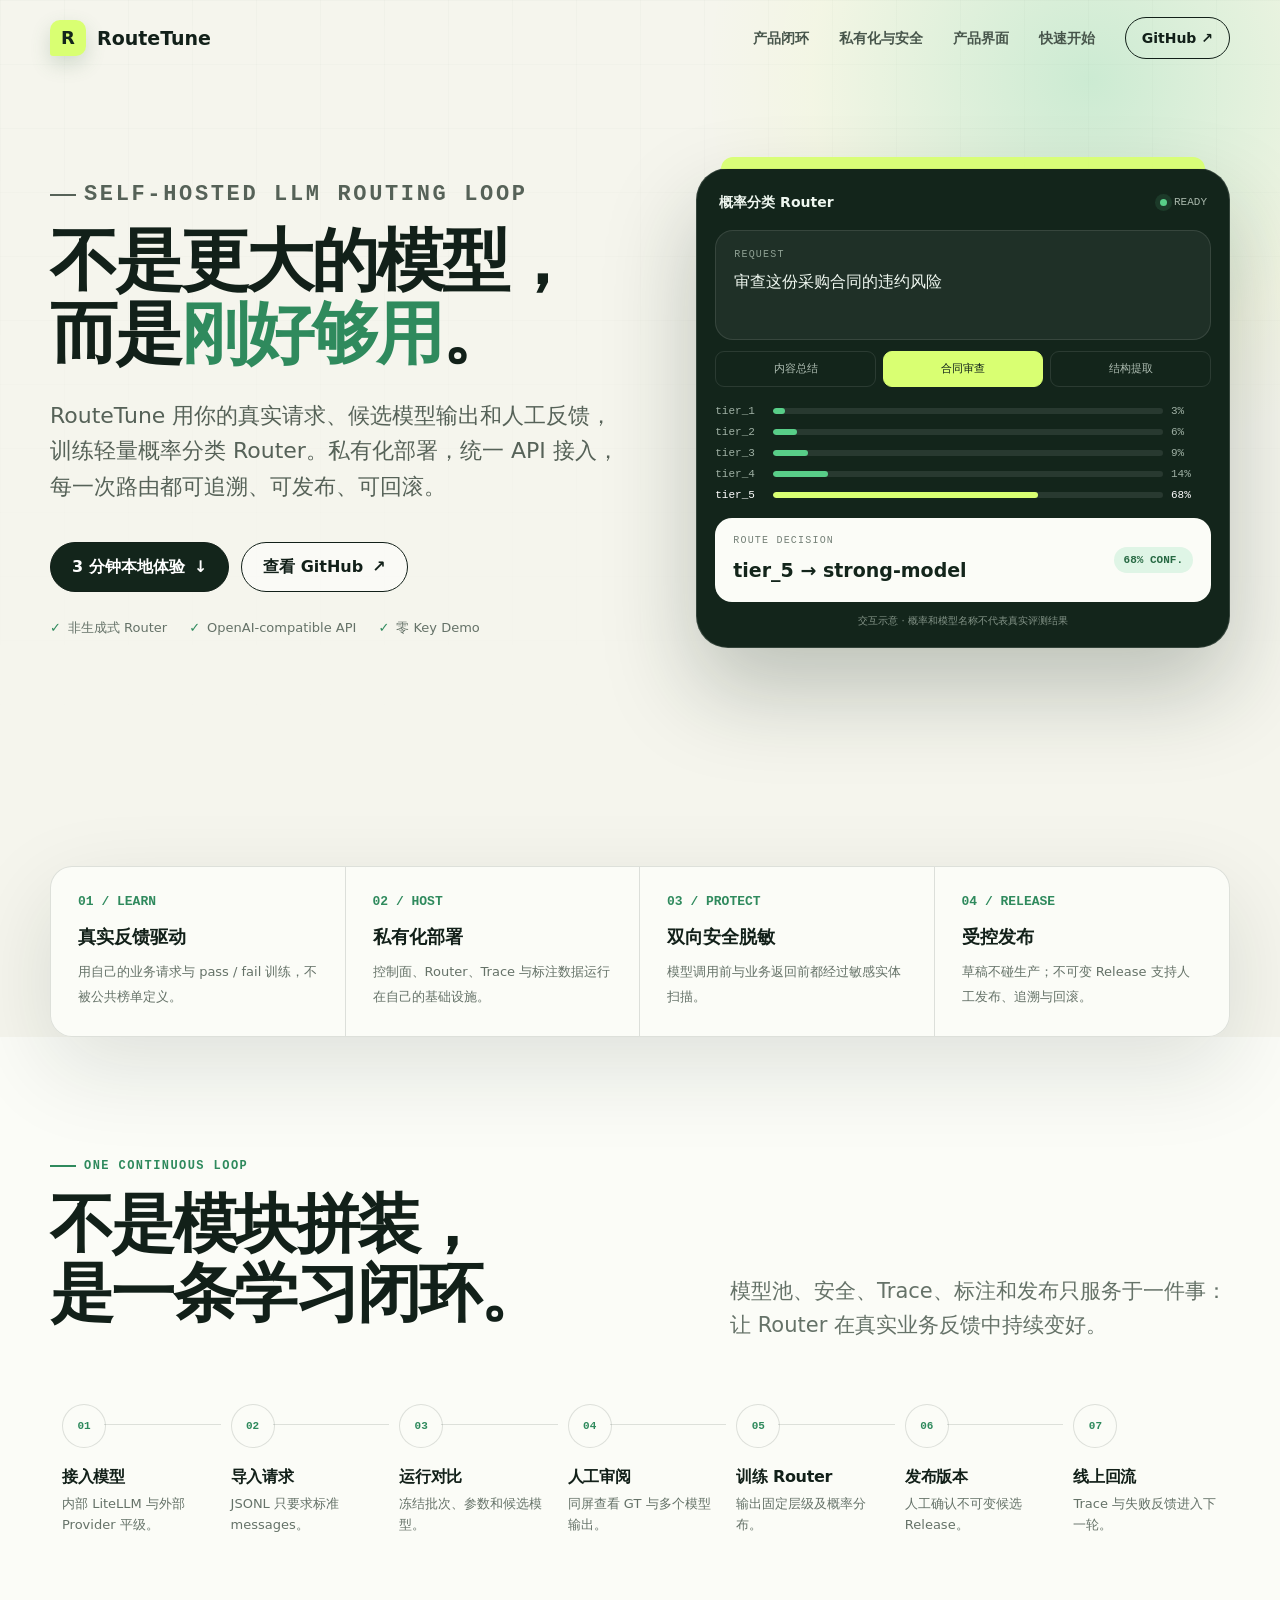
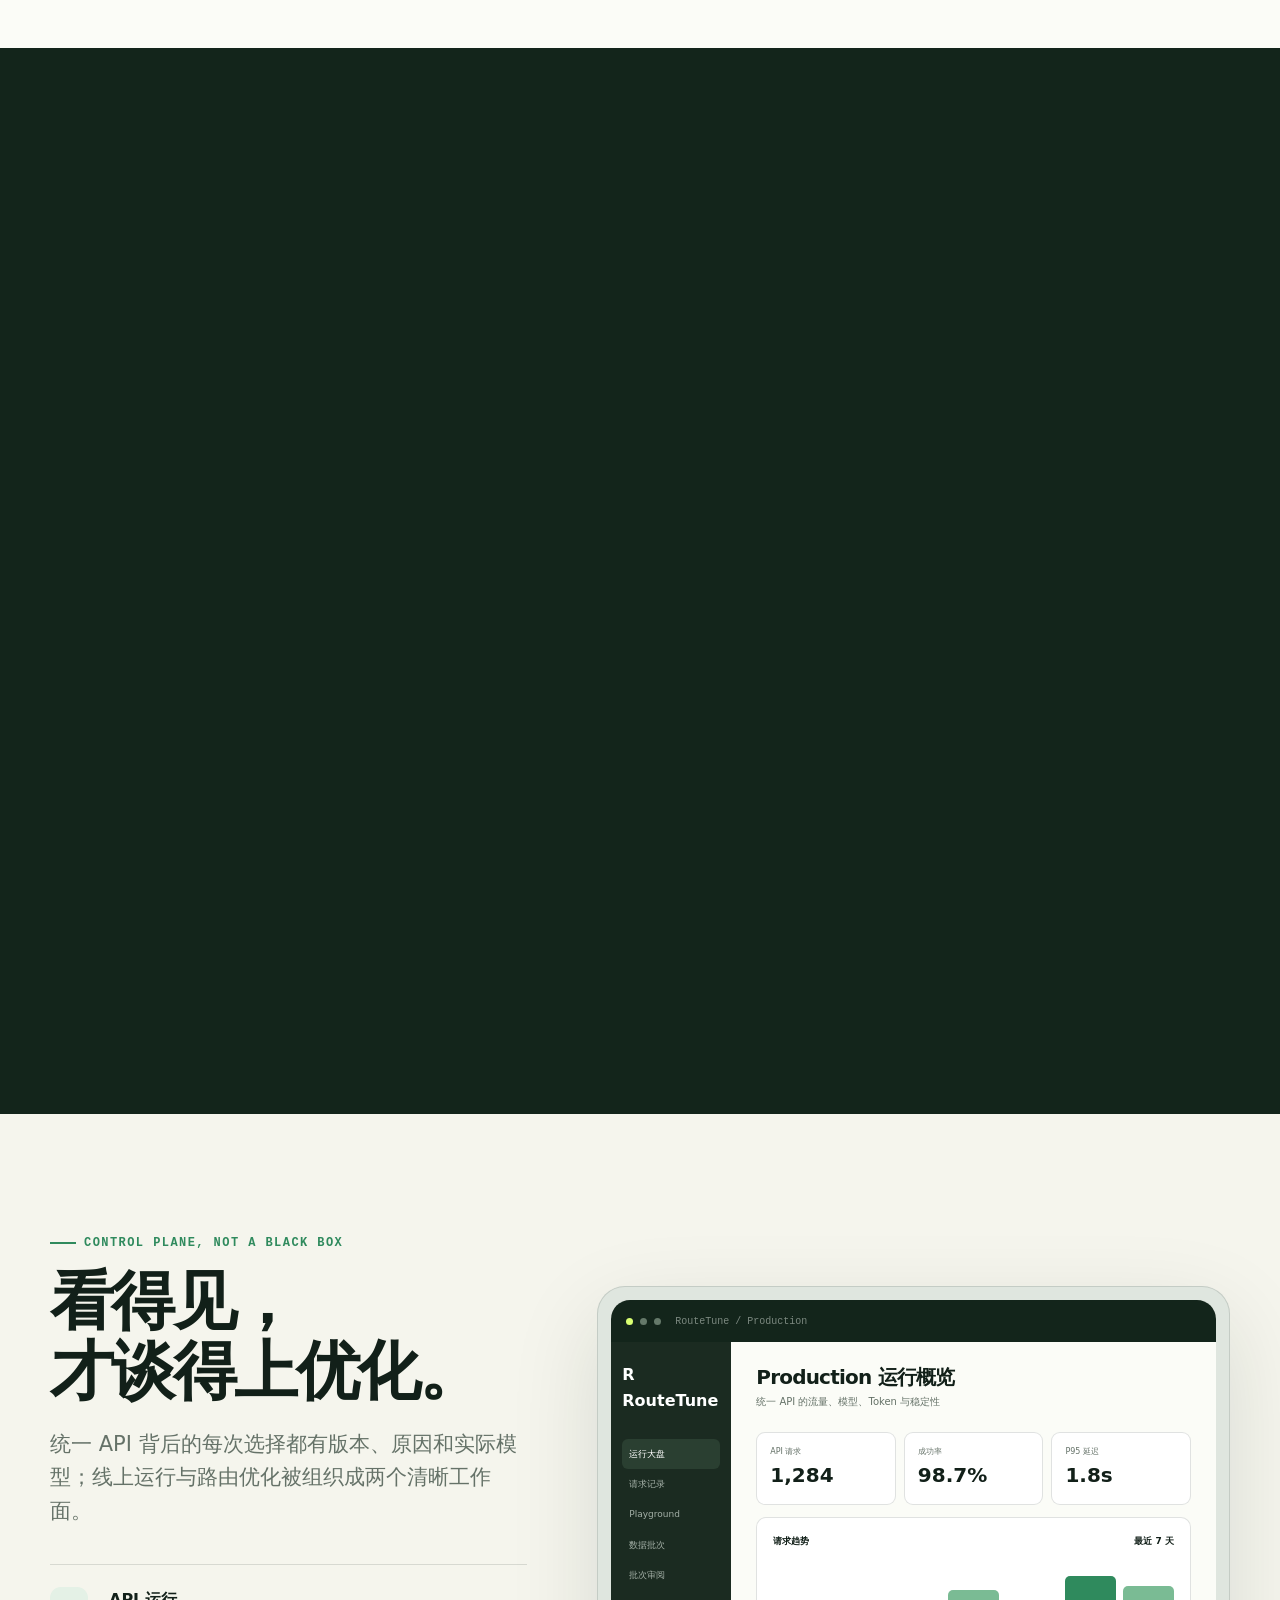
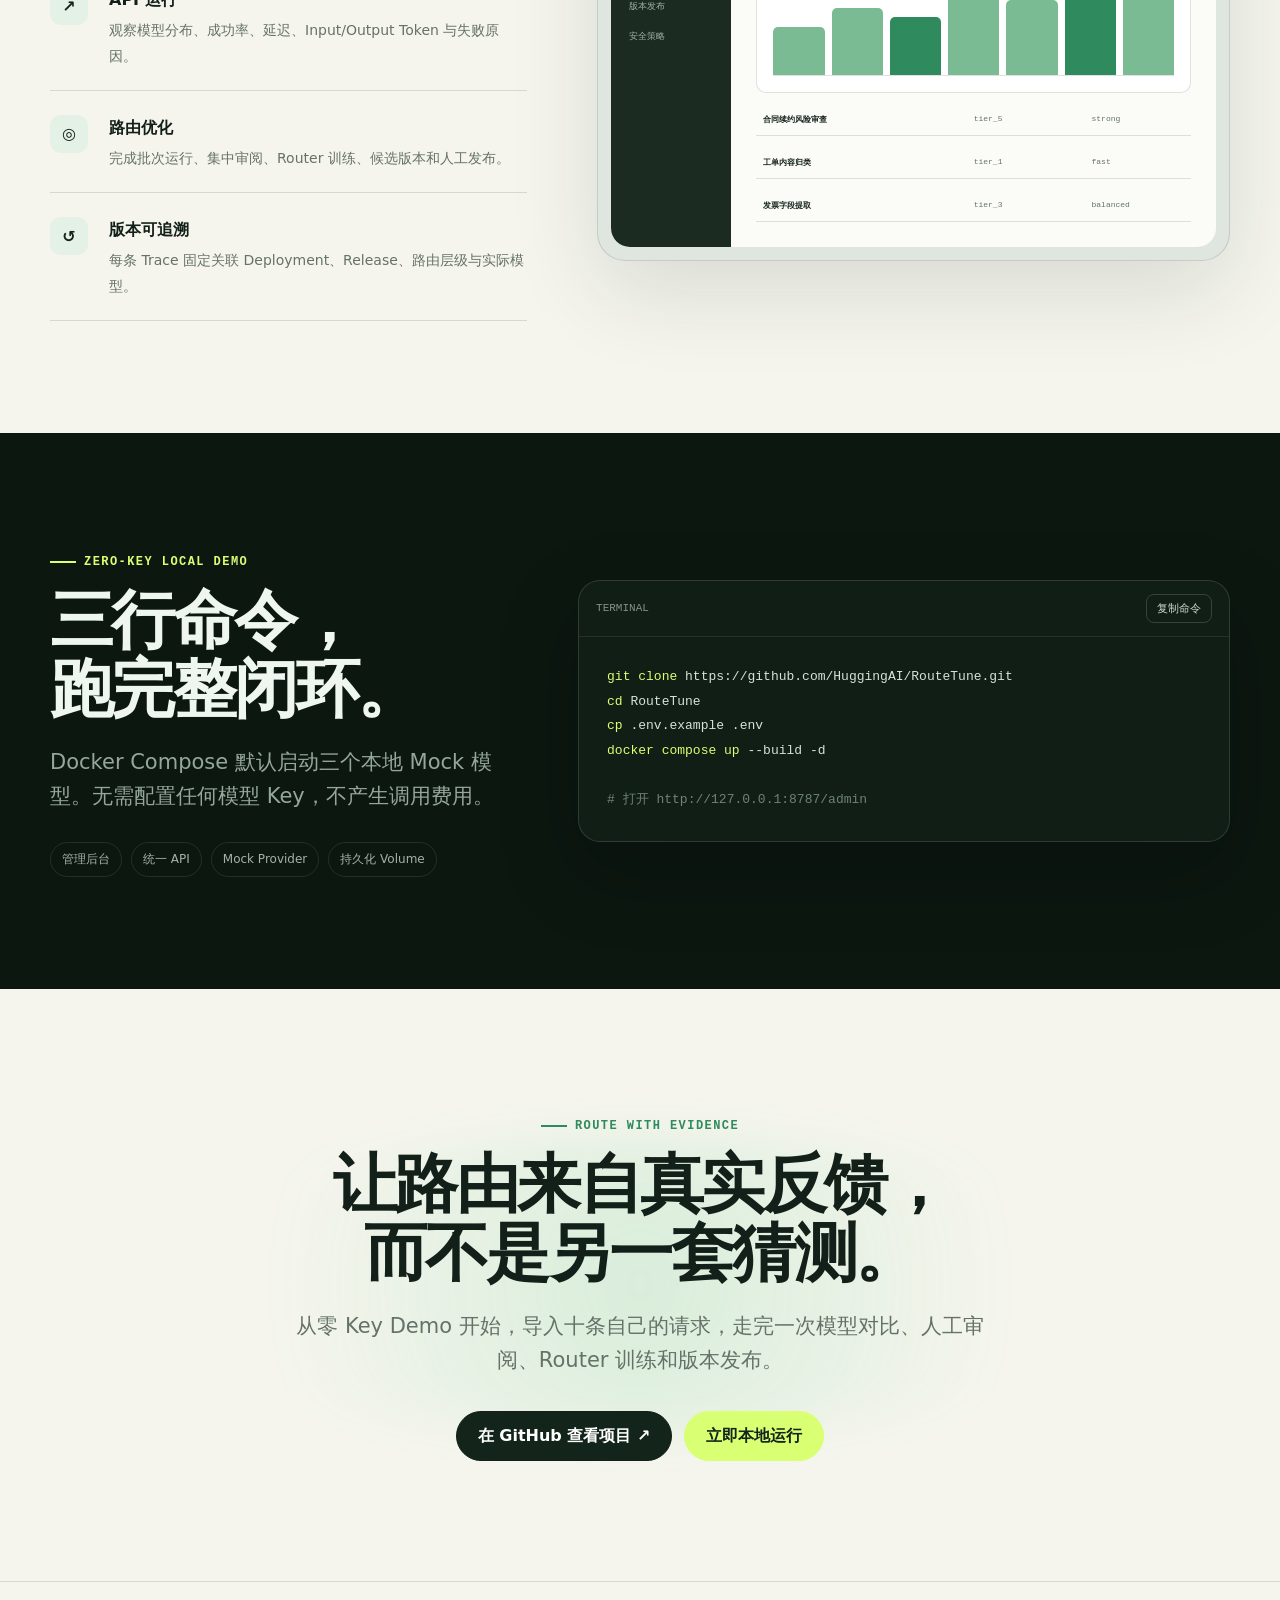
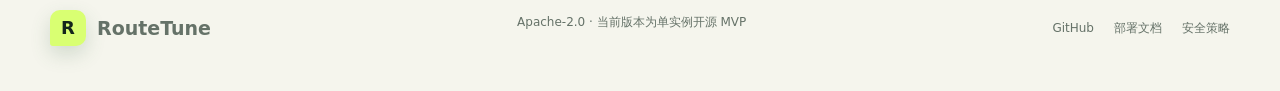
==== site/index.html @ e8b97f29 "feat: initial RouteTune release" ====
<!doctype html>
<html lang="zh-CN">
<head>
  <meta charset="utf-8">
  <meta name="viewport" content="width=device-width, initial-scale=1">
  <meta name="description" content="RouteTune 是可私有化部署的 LLM 路由闭环，用真实业务反馈训练概率分类 Router，通过统一 API 把请求交给刚好够用的模型。">
  <meta name="theme-color" content="#13251b">
  <title>RouteTune — 用真实反馈训练你的 LLM Router</title>
  <style>
    :root {
      --ink: #122019;
      --forest: #13251b;
      --forest-2: #1b3425;
      --green: #2f8a5d;
      --green-bright: #58ce88;
      --lime: #d9ff72;
      --cream: #f5f5ed;
      --paper: #fbfcf7;
      --white: #ffffff;
      --muted: #657268;
      --line: rgba(18, 32, 25, .13);
      --shadow: 0 30px 90px rgba(16, 35, 24, .12);
      --radius: 26px;
      --mono: "SFMono-Regular", Consolas, "Liberation Mono", monospace;
      --sans: Inter, ui-sans-serif, system-ui, -apple-system, BlinkMacSystemFont, "Segoe UI", "PingFang SC", "Microsoft YaHei", sans-serif;
    }

    * { box-sizing: border-box; }
    html { scroll-behavior: smooth; }
    body {
      margin: 0;
      overflow-x: hidden;
      color: var(--ink);
      background: var(--cream);
      font-family: var(--sans);
      line-height: 1.6;
      -webkit-font-smoothing: antialiased;
    }
    a { color: inherit; }
    button, input { font: inherit; }
    button { color: inherit; }
    ::selection { color: var(--forest); background: var(--lime); }

    .shell { width: min(1180px, calc(100% - 40px)); margin: 0 auto; }
    .eyebrow {
      display: inline-flex;
      align-items: center;
      gap: 8px;
      margin: 0 0 18px;
      color: var(--green);
      font: 700 12px/1 var(--mono);
      letter-spacing: .12em;
      text-transform: uppercase;
    }
    .eyebrow::before { content: ""; width: 26px; height: 2px; background: currentColor; }
    h1, h2, h3, p { margin-top: 0; }
    h1, h2, h3 { line-height: 1.08; letter-spacing: -.04em; }
    h2 { margin-bottom: 22px; font-size: clamp(36px, 5vw, 66px); }
    .lead { max-width: 700px; color: var(--muted); font-size: clamp(17px, 2vw, 21px); }
    .section { padding: 112px 0; }
    .section-head { margin-bottom: 54px; }
    .section-head.split { display: flex; align-items: end; justify-content: space-between; gap: 60px; }
    .section-head.split .lead { max-width: 500px; margin-bottom: 8px; }

    .topbar {
      position: fixed;
      z-index: 20;
      inset: 0 0 auto;
      border-bottom: 1px solid transparent;
      transition: background .25s, border-color .25s, backdrop-filter .25s;
    }
    .topbar.scrolled {
      background: rgba(245, 245, 237, .86);
      border-color: var(--line);
      backdrop-filter: blur(16px);
    }
    .nav { height: 76px; display: flex; align-items: center; }
    .logo { display: inline-flex; align-items: center; gap: 11px; text-decoration: none; font-weight: 820; font-size: 19px; }
    .logo-mark {
      width: 36px;
      height: 36px;
      display: grid;
      place-items: center;
      color: var(--forest);
      background: var(--lime);
      border-radius: 10px 10px 10px 3px;
      font-size: 18px;
      box-shadow: 0 8px 20px rgba(67, 111, 76, .2);
    }
    .nav-links { display: flex; align-items: center; gap: 30px; margin-left: auto; }
    .nav-links a { color: #47554b; text-decoration: none; font-size: 14px; font-weight: 650; }
    .nav-links a:hover { color: var(--green); }
    .nav-cta { padding: 9px 16px; border: 1px solid var(--ink); border-radius: 999px; color: var(--ink) !important; }
    .menu-button { display: none; margin-left: auto; border: 0; background: none; font-size: 24px; cursor: pointer; }

    .hero {
      position: relative;
      min-height: 900px;
      padding: 168px 0 90px;
      overflow: hidden;
    }
    .hero::before {
      content: "";
      position: absolute;
      width: 760px;
      height: 760px;
      top: -300px;
      right: -190px;
      border-radius: 50%;
      background: radial-gradient(circle, rgba(93, 207, 139, .27), rgba(217, 255, 114, .07) 52%, transparent 72%);
      pointer-events: none;
    }
    .hero::after {
      content: "";
      position: absolute;
      inset: 0;
      opacity: .35;
      pointer-events: none;
      background-image: linear-gradient(rgba(20, 52, 31, .06) 1px, transparent 1px), linear-gradient(90deg, rgba(20, 52, 31, .06) 1px, transparent 1px);
      background-size: 64px 64px;
      mask-image: linear-gradient(to bottom, black, transparent 86%);
    }
    .hero-grid { position: relative; z-index: 1; display: grid; grid-template-columns: 1.04fr .96fr; gap: 68px; align-items: center; }
    .hero h1 { max-width: 720px; margin-bottom: 28px; font-size: clamp(52px, 5.3vw, 72px); }
    .hero h1 > span { display: block; white-space: nowrap; }
    .hero h1 em { color: var(--green); font-style: normal; }
    .hero-copy > p { max-width: 650px; color: #566258; font-size: clamp(18px, 2vw, 22px); }
    .hero-actions { display: flex; gap: 12px; flex-wrap: wrap; margin: 38px 0 26px; }
    .button {
      display: inline-flex;
      align-items: center;
      justify-content: center;
      gap: 9px;
      min-height: 50px;
      padding: 0 21px;
      border: 1px solid var(--ink);
      border-radius: 999px;
      text-decoration: none;
      font-weight: 760;
      cursor: pointer;
      transition: transform .2s, box-shadow .2s, background .2s;
    }
    .button:hover { transform: translateY(-2px); box-shadow: 0 12px 25px rgba(18, 32, 25, .12); }
    .button.primary { color: var(--white); background: var(--forest); }
    .button.accent { border-color: var(--lime); color: var(--forest); background: var(--lime); }
    .button.ghost { background: rgba(255, 255, 255, .5); }
    .micro-proof { display: flex; flex-wrap: wrap; gap: 10px 22px; color: var(--muted); font-size: 13px; }
    .micro-proof span::before { content: "✓"; margin-right: 7px; color: var(--green); font-weight: 900; }

    .router-demo {
      position: relative;
      padding: 18px;
      border: 1px solid rgba(255, 255, 255, .14);
      border-radius: 32px;
      color: #eff7f0;
      background: var(--forest);
      box-shadow: 0 42px 90px rgba(18, 39, 26, .25);
      transform: rotate(1.2deg);
    }
    .router-demo::before {
      content: "";
      position: absolute;
      inset: -12px 24px auto;
      height: 12px;
      border-radius: 20px 20px 0 0;
      background: var(--lime);
      opacity: .95;
    }
    .demo-top { display: flex; align-items: center; justify-content: space-between; padding: 4px 4px 17px; }
    .demo-top strong { font-size: 14px; }
    .live { display: inline-flex; align-items: center; gap: 7px; color: #a8b7ab; font: 11px var(--mono); }
    .live i { width: 7px; height: 7px; border-radius: 50%; background: var(--green-bright); box-shadow: 0 0 0 5px rgba(88, 206, 136, .12); }
    .demo-query { padding: 18px; border: 1px solid rgba(255, 255, 255, .1); border-radius: 18px; background: rgba(255, 255, 255, .055); }
    .demo-query small, .demo-result small { display: block; margin-bottom: 9px; color: #8fa194; font: 10px var(--mono); letter-spacing: .12em; }
    .demo-query p { min-height: 52px; margin: 0; font-size: 16px; }
    .query-presets { display: flex; gap: 7px; margin: 11px 0 18px; }
    .query-presets button {
      flex: 1;
      padding: 8px 5px;
      border: 1px solid rgba(255, 255, 255, .1);
      border-radius: 9px;
      color: #aebdb2;
      background: transparent;
      font-size: 11px;
      cursor: pointer;
    }
    .query-presets button.active { color: var(--forest); border-color: var(--lime); background: var(--lime); }
    .probability-list { display: grid; gap: 9px; }
    .prob-row { display: grid; grid-template-columns: 50px 1fr 40px; gap: 8px; align-items: center; font: 11px var(--mono); color: #9fb0a4; }
    .prob-track { height: 6px; overflow: hidden; border-radius: 9px; background: rgba(255, 255, 255, .09); }
    .prob-track i { display: block; width: var(--value); height: 100%; border-radius: inherit; background: var(--green-bright); transition: width .55s cubic-bezier(.2,.7,.2,1); }
    .prob-row.selected { color: var(--white); }
    .prob-row.selected .prob-track i { background: var(--lime); }
    .demo-result { display: grid; grid-template-columns: 1fr auto; gap: 16px; margin-top: 17px; padding: 17px 18px; border-radius: 17px; color: var(--forest); background: var(--paper); }
    .demo-result strong { display: block; font-size: 19px; }
    .demo-result small { color: #748077; }
    .demo-confidence { align-self: center; padding: 7px 10px; border-radius: 999px; color: #276943; background: #dff5e6; font: 700 11px var(--mono); }
    .demo-note { margin: 11px 3px 0; color: #839387; font-size: 10px; text-align: center; }

    .fact-band { position: relative; z-index: 3; margin-top: -34px; }
    .facts { display: grid; grid-template-columns: repeat(4, 1fr); border: 1px solid var(--line); border-radius: 22px; background: rgba(251, 252, 247, .96); box-shadow: var(--shadow); }
    .fact { min-height: 148px; padding: 27px; border-right: 1px solid var(--line); }
    .fact:last-child { border: 0; }
    .fact b { display: block; margin-bottom: 14px; color: var(--green); font: 800 13px var(--mono); }
    .fact strong { display: block; margin-bottom: 6px; font-size: 18px; }
    .fact span { color: var(--muted); font-size: 13px; }

    .loop-section { background: var(--paper); }
    .loop { display: grid; grid-template-columns: repeat(7, 1fr); gap: 0; counter-reset: loop; }
    .loop-item { position: relative; padding: 0 12px; counter-increment: loop; }
    .loop-item::before {
      content: counter(loop, decimal-leading-zero);
      display: grid;
      place-items: center;
      width: 42px;
      height: 42px;
      margin-bottom: 20px;
      border: 1px solid var(--line);
      border-radius: 50%;
      color: var(--green);
      background: var(--paper);
      font: 800 11px var(--mono);
    }
    .loop-item:not(:last-child)::after { content: ""; position: absolute; left: 54px; right: -2px; top: 20px; height: 1px; background: var(--line); }
    .loop-item h3 { margin-bottom: 9px; font-size: 16px; letter-spacing: -.02em; }
    .loop-item p { margin: 0; color: var(--muted); font-size: 13px; }

    .security-section { color: #eff8f0; background: var(--forest); overflow: hidden; }
    .security-section .eyebrow { color: var(--lime); }
    .security-section .lead { color: #acbbb0; }
    .deployment-map { display: grid; grid-template-columns: 1fr 90px 1fr; gap: 22px; align-items: stretch; }
    .boundary {
      position: relative;
      min-height: 430px;
      padding: 30px;
      border: 1px solid rgba(255, 255, 255, .13);
      border-radius: var(--radius);
      background: rgba(255, 255, 255, .035);
    }
    .boundary.private { border-color: rgba(217, 255, 114, .4); background: linear-gradient(145deg, rgba(217, 255, 114, .09), rgba(255, 255, 255, .025)); }
    .boundary-label { display: flex; align-items: center; justify-content: space-between; margin-bottom: 35px; }
    .boundary-label span { padding: 6px 10px; border-radius: 999px; color: var(--lime); background: rgba(217, 255, 114, .1); font: 700 10px var(--mono); }
    .boundary h3 { margin-bottom: 12px; font-size: 27px; }
    .boundary > p { color: #9fb0a4; }
    .node-stack { display: grid; gap: 9px; margin-top: 26px; }
    .node { display: flex; align-items: center; gap: 12px; padding: 13px 14px; border-radius: 12px; color: #cfdbd2; background: rgba(255, 255, 255, .055); font-size: 13px; }
    .node i { width: 9px; height: 9px; border-radius: 2px; background: var(--green-bright); }
    .boundary.private .node i { background: var(--lime); }
    .map-or { display: grid; place-items: center; color: #718478; font: 800 11px var(--mono); }
    .guardrails { display: grid; grid-template-columns: repeat(3, 1fr); gap: 13px; margin-top: 46px; }
    .guardrail { padding: 20px; border-top: 1px solid rgba(255, 255, 255, .13); }
    .guardrail b { display: block; margin-bottom: 7px; color: var(--lime); font: 800 11px var(--mono); letter-spacing: .08em; }
    .guardrail span { color: #a8b7ac; font-size: 13px; }

    .control-grid { display: grid; grid-template-columns: .86fr 1.14fr; gap: 70px; align-items: center; }
    .control-points { display: grid; gap: 2px; margin-top: 36px; border-top: 1px solid var(--line); }
    .control-point { display: grid; grid-template-columns: 42px 1fr; gap: 17px; padding: 22px 0; border-bottom: 1px solid var(--line); }
    .control-point i { display: grid; place-items: center; width: 38px; height: 38px; border-radius: 11px; color: var(--forest); background: #e4f1e6; font-style: normal; font-weight: 850; }
    .control-point strong { display: block; margin-bottom: 4px; }
    .control-point span { color: var(--muted); font-size: 14px; }

    .console {
      padding: 13px;
      border: 1px solid var(--line);
      border-radius: 28px;
      background: #dfe6df;
      box-shadow: var(--shadow);
      transform: perspective(1200px) rotateY(-3deg) rotateX(1deg);
    }
    .console-window { overflow: hidden; min-height: 520px; border-radius: 19px; background: var(--paper); }
    .console-top { display: flex; align-items: center; gap: 7px; height: 42px; padding: 0 15px; color: #7c8980; background: var(--forest); font: 10px var(--mono); }
    .console-top i { width: 7px; height: 7px; border-radius: 50%; background: #65796a; }
    .console-top i:first-child { background: var(--lime); }
    .console-top span { margin-left: 7px; }
    .console-body { display: grid; grid-template-columns: 120px 1fr; min-height: 478px; }
    .console-nav { padding: 20px 11px; color: #a4b0a7; background: #1b2b21; }
    .console-brand { margin-bottom: 25px; color: white; font-weight: 800; }
    .console-nav span { display: block; padding: 8px 7px; border-radius: 6px; font-size: 9px; }
    .console-nav span.active { color: white; background: #2a3f31; }
    .console-main { padding: 25px; }
    .console-main h3 { margin-bottom: 5px; font-size: 20px; }
    .console-main > p { color: var(--muted); font-size: 10px; }
    .metric-row { display: grid; grid-template-columns: repeat(3, 1fr); gap: 8px; margin: 22px 0 12px; }
    .metric-card { padding: 13px; border: 1px solid var(--line); border-radius: 9px; background: white; }
    .metric-card span { display: block; color: var(--muted); font-size: 8px; }
    .metric-card strong { font-size: 20px; }
    .chart-card { padding: 16px; border: 1px solid var(--line); border-radius: 10px; background: white; }
    .chart-title { display: flex; justify-content: space-between; font-size: 9px; font-weight: 800; }
    .mini-chart { height: 110px; display: flex; align-items: end; gap: 7px; margin-top: 18px; border-bottom: 1px solid var(--line); }
    .mini-chart i { flex: 1; height: var(--h); border-radius: 5px 5px 0 0; background: #7abb94; }
    .mini-chart i:nth-child(3n) { background: var(--green); }
    .trace-row { display: grid; grid-template-columns: 1.3fr .7fr .6fr; gap: 10px; margin-top: 11px; padding: 10px 7px; border-bottom: 1px solid var(--line); color: var(--muted); font: 8px var(--mono); }
    .trace-row b { color: var(--ink); }

    .quickstart { color: #eef6ef; background: #0c1710; }
    .quick-grid { display: grid; grid-template-columns: .82fr 1.18fr; gap: 75px; align-items: center; }
    .quickstart .eyebrow { color: var(--lime); }
    .quickstart h2 { max-width: 480px; }
    .quickstart .lead { color: #95a79b; }
    .code-block { overflow: hidden; border: 1px solid rgba(255, 255, 255, .13); border-radius: 22px; background: #101e15; box-shadow: 0 30px 80px rgba(0, 0, 0, .22); }
    .code-head { display: flex; align-items: center; justify-content: space-between; padding: 13px 17px; border-bottom: 1px solid rgba(255, 255, 255, .09); color: #829487; font: 11px var(--mono); }
    .copy-button { padding: 6px 10px; border: 1px solid rgba(255, 255, 255, .16); border-radius: 8px; color: #cbd8ce; background: transparent; font: 11px var(--mono); cursor: pointer; }
    pre { margin: 0; padding: 28px; white-space: pre-wrap; color: #d7e1d9; font: 13px/1.9 var(--mono); }
    pre .comment { color: #6f8375; }
    pre .command { color: var(--lime); }
    .quick-points { display: flex; flex-wrap: wrap; gap: 9px; margin-top: 28px; }
    .quick-points span { padding: 7px 11px; border: 1px solid rgba(255, 255, 255, .1); border-radius: 999px; color: #a3b3a8; font-size: 12px; }

    .final-cta { position: relative; overflow: hidden; padding: 120px 0; text-align: center; }
    .final-cta::before { content: ""; position: absolute; inset: 25% 10%; border-radius: 50%; background: radial-gradient(circle, rgba(88, 206, 136, .18), transparent 68%); filter: blur(20px); }
    .final-cta .shell { position: relative; }
    .final-cta h2 { max-width: 870px; margin: 0 auto 22px; }
    .final-cta .lead { margin: 0 auto 34px; }
    .final-actions { display: flex; justify-content: center; gap: 12px; flex-wrap: wrap; }

    footer { padding: 28px 0 45px; border-top: 1px solid var(--line); }
    .footer-row { display: flex; align-items: center; justify-content: space-between; gap: 20px; color: var(--muted); font-size: 12px; }
    .footer-links { display: flex; gap: 20px; }
    .footer-links a { text-decoration: none; }
    .footer-links a:hover { color: var(--green); }

    .reveal { opacity: 0; transform: translateY(24px); transition: opacity .7s ease, transform .7s ease; }
    .reveal.visible { opacity: 1; transform: none; }

    @media (max-width: 980px) {
      .hero { min-height: auto; }
      .hero-grid, .control-grid, .quick-grid { grid-template-columns: 1fr; }
      .hero-grid { gap: 55px; }
      .router-demo { max-width: 620px; margin: 0 auto; transform: none; }
      .facts { grid-template-columns: 1fr 1fr; }
      .fact:nth-child(2) { border-right: 0; }
      .fact:nth-child(-n+2) { border-bottom: 1px solid var(--line); }
      .loop { grid-template-columns: repeat(2, 1fr); gap: 30px 0; }
      .loop-item:not(:last-child)::after { display: none; }
      .deployment-map { grid-template-columns: 1fr; }
      .map-or { min-height: 40px; }
      .section-head.split { display: block; }
      .console { transform: none; }
    }

    @media (max-width: 720px) {
      .shell { width: min(100% - 28px, 1180px); }
      .section { padding: 82px 0; }
      .nav { height: 66px; }
      .menu-button { position: absolute; top: 14px; right: 18px; z-index: 3; display: block; }
      .nav-links {
        position: absolute;
        inset: 66px 14px auto;
        display: none;
        align-items: stretch;
        padding: 16px;
        border: 1px solid var(--line);
        border-radius: 17px;
        background: var(--paper);
        box-shadow: var(--shadow);
      }
      .nav-links.open { display: grid; }
      .nav-cta { text-align: center; }
      .hero { padding-top: 124px; }
      .hero-grid { display: block; }
      .hero-copy { width: 100%; }
      .hero h1 { width: 100%; font-size: clamp(42px, 12.5vw, 58px); }
      .hero h1 > span { white-space: normal; }
      .hero-copy > p { width: 100%; overflow-wrap: anywhere; }
      .hero .eyebrow { max-width: 100%; overflow: hidden; white-space: nowrap; font-size: 10px; }
      .hero-actions { display: grid; grid-template-columns: 1fr; }
      .hero-actions .button { width: 100%; }
      .micro-proof { display: grid; grid-template-columns: 1fr; }
      .router-demo { width: 100%; max-width: none; margin: 58px 0 0; }
      .fact-band { margin-top: 0; }
      .facts { grid-template-columns: 1fr; }
      .fact { min-height: auto; border-right: 0; border-bottom: 1px solid var(--line); }
      .fact:nth-child(-n+2) { border-bottom: 1px solid var(--line); }
      .loop { grid-template-columns: 1fr; }
      .loop-item { display: grid; grid-template-columns: 46px 1fr; gap: 0 14px; }
      .loop-item::before { grid-row: 1 / 3; }
      .guardrails { grid-template-columns: 1fr; }
      .boundary { min-height: auto; }
      .console-body { grid-template-columns: 1fr; }
      .console-nav { display: none; }
      .console-main { padding: 18px; }
      .metric-row { grid-template-columns: 1fr 1fr; }
      .metric-card:last-child { grid-column: 1 / -1; }
      .footer-row { align-items: flex-start; flex-direction: column; }
      .footer-links { flex-wrap: wrap; }
    }

    @media (prefers-reduced-motion: reduce) {
      html { scroll-behavior: auto; }
      *, *::before, *::after { animation: none !important; transition: none !important; }
      .reveal { opacity: 1; transform: none; }
    }
  </style>
</head>
<body>
  <header class="topbar" id="topbar">
    <nav class="nav shell" aria-label="主导航">
      <a class="logo" href="#top" aria-label="RouteTune 首页"><span class="logo-mark">R</span><span>RouteTune</span></a>
      <button class="menu-button" id="menu-button" type="button" aria-label="展开导航" aria-expanded="false">☰</button>
      <div class="nav-links" id="nav-links">
        <a href="#loop">产品闭环</a>
        <a href="#security">私有化与安全</a>
        <a href="#product">产品界面</a>
        <a href="#quickstart">快速开始</a>
        <a class="nav-cta" href="https://github.com/HuggingAI/RouteTune">GitHub ↗</a>
      </div>
    </nav>
  </header>

  <main id="top">
    <section class="hero">
      <div class="hero-grid shell">
        <div class="hero-copy reveal">
          <p class="eyebrow">Self-hosted LLM routing loop</p>
          <h1><span>不是更大的模型，</span><span>而是<em>刚好够用</em>。</span></h1>
          <p>RouteTune 用你的真实请求、候选模型输出和人工反馈，训练轻量概率分类 Router。私有化部署，统一 API 接入，每一次路由都可追溯、可发布、可回滚。</p>
          <div class="hero-actions">
            <a class="button primary" href="#quickstart">3 分钟本地体验 <span>↓</span></a>
            <a class="button ghost" href="https://github.com/HuggingAI/RouteTune">查看 GitHub <span>↗</span></a>
          </div>
          <div class="micro-proof">
            <span>非生成式 Router</span>
            <span>OpenAI-compatible API</span>
            <span>零 Key Demo</span>
          </div>
        </div>

        <aside class="router-demo reveal" aria-label="路由结果交互示意">
          <div class="demo-top"><strong>概率分类 Router</strong><span class="live"><i></i> READY</span></div>
          <div class="demo-query"><small>REQUEST</small><p id="demo-query">审查这份采购合同的违约风险</p></div>
          <div class="query-presets" aria-label="示例请求">
            <button type="button" data-preset="summary">内容总结</button>
            <button class="active" type="button" data-preset="contract">合同审查</button>
            <button type="button" data-preset="extract">结构提取</button>
          </div>
          <div class="probability-list" id="probabilities"></div>
          <div class="demo-result">
            <div><small>ROUTE DECISION</small><strong id="demo-model">tier_5 → strong-model</strong></div>
            <span class="demo-confidence" id="demo-confidence">68% CONF.</span>
          </div>
          <p class="demo-note">交互示意 · 概率和模型名称不代表真实评测结果</p>
        </aside>
      </div>
    </section>

    <section class="fact-band shell reveal" aria-label="产品特点">
      <div class="facts">
        <article class="fact"><b>01 / LEARN</b><strong>真实反馈驱动</strong><span>用自己的业务请求与 pass / fail 训练，不被公共榜单定义。</span></article>
        <article class="fact"><b>02 / HOST</b><strong>私有化部署</strong><span>控制面、Router、Trace 与标注数据运行在自己的基础设施。</span></article>
        <article class="fact"><b>03 / PROTECT</b><strong>双向安全脱敏</strong><span>模型调用前与业务返回前都经过敏感实体扫描。</span></article>
        <article class="fact"><b>04 / RELEASE</b><strong>受控发布</strong><span>草稿不碰生产；不可变 Release 支持人工发布、追溯与回滚。</span></article>
      </div>
    </section>

    <section class="section loop-section" id="loop">
      <div class="shell">
        <div class="section-head split reveal">
          <div><p class="eyebrow">One continuous loop</p><h2>不是模块拼装，<br>是一条学习闭环。</h2></div>
          <p class="lead">模型池、安全、Trace、标注和发布只服务于一件事：让 Router 在真实业务反馈中持续变好。</p>
        </div>
        <div class="loop reveal">
          <article class="loop-item"><h3>接入模型</h3><p>内部 LiteLLM 与外部 Provider 平级。</p></article>
          <article class="loop-item"><h3>导入请求</h3><p>JSONL 只要求标准 messages。</p></article>
          <article class="loop-item"><h3>运行对比</h3><p>冻结批次、参数和候选模型。</p></article>
          <article class="loop-item"><h3>人工审阅</h3><p>同屏查看 GT 与多个模型输出。</p></article>
          <article class="loop-item"><h3>训练 Router</h3><p>输出固定层级及概率分布。</p></article>
          <article class="loop-item"><h3>发布版本</h3><p>人工确认不可变候选 Release。</p></article>
          <article class="loop-item"><h3>线上回流</h3><p>Trace 与失败反馈进入下一轮。</p></article>
        </div>
      </div>
    </section>

    <section class="section security-section" id="security">
      <div class="shell">
        <div class="section-head split reveal">
          <div><p class="eyebrow">Your infrastructure, your boundary</p><h2>私有化部署，<br>数据边界由你决定。</h2></div>
          <p class="lead">RouteTune 不要求业务数据上传到托管控制面。连接内部模型时完整链路留在内网；连接外部模型时，只向你指定的 Provider 发送经过出站处理的请求。</p>
        </div>

        <div class="deployment-map reveal">
          <article class="boundary private">
            <div class="boundary-label"><strong>完整私有链路</strong><span>NO DATA EGRESS</span></div>
            <h3>内部 LiteLLM / 私有模型</h3>
            <p>适合对数据出网有严格限制的企业环境。</p>
            <div class="node-stack">
              <div class="node"><i></i>业务系统与 RouteTune 统一 API</div>
              <div class="node"><i></i>Router、Trace、标注与 Release</div>
              <div class="node"><i></i>内网 LiteLLM / OpenAI-compatible Endpoint</div>
            </div>
          </article>
          <div class="map-or">OR</div>
          <article class="boundary">
            <div class="boundary-label"><strong>可控外部调用</strong><span>REDACTED EGRESS</span></div>
            <h3>外部模型 Provider</h3>
            <p>适合快速接入 OpenRouter、硅基流动、DeepSeek、MiniMax 等服务。</p>
            <div class="node-stack">
              <div class="node"><i></i>控制面、Trace 与标注仍保留在本地</div>
              <div class="node"><i></i>请求出站前执行正则、词典与可选 NER</div>
              <div class="node"><i></i>脱敏请求仅发往部署方指定的 Provider</div>
            </div>
          </article>
        </div>

        <div class="guardrails reveal">
          <div class="guardrail"><b>BEFORE MODEL</b><span>出站前识别邮箱、手机号、证件号、Token 及客户词典实体。</span></div>
          <div class="guardrail"><b>AFTER MODEL</b><span>模型输出再次扫描，避免敏感信息直接进入业务响应。</span></div>
          <div class="guardrail"><b>MINIMAL TRACE</b><span>默认只存脱敏正文，敏感场景可以只保留 metadata。</span></div>
        </div>
      </div>
    </section>

    <section class="section" id="product">
      <div class="control-grid shell">
        <div class="reveal">
          <p class="eyebrow">Control plane, not a black box</p>
          <h2>看得见，<br>才谈得上优化。</h2>
          <p class="lead">统一 API 背后的每次选择都有版本、原因和实际模型；线上运行与路由优化被组织成两个清晰工作面。</p>
          <div class="control-points">
            <div class="control-point"><i>↗</i><div><strong>API 运行</strong><span>观察模型分布、成功率、延迟、Input/Output Token 与失败原因。</span></div></div>
            <div class="control-point"><i>◎</i><div><strong>路由优化</strong><span>完成批次运行、集中审阅、Router 训练、候选版本和人工发布。</span></div></div>
            <div class="control-point"><i>↺</i><div><strong>版本可追溯</strong><span>每条 Trace 固定关联 Deployment、Release、路由层级与实际模型。</span></div></div>
          </div>
        </div>

        <div class="console reveal" aria-label="RouteTune 产品界面示意">
          <div class="console-window">
            <div class="console-top"><i></i><i></i><i></i><span>RouteTune / Production</span></div>
            <div class="console-body">
              <aside class="console-nav"><div class="console-brand">R&nbsp; RouteTune</div><span class="active">运行大盘</span><span>请求记录</span><span>Playground</span><span>数据批次</span><span>批次审阅</span><span>版本发布</span><span>安全策略</span></aside>
              <div class="console-main">
                <h3>Production 运行概览</h3><p>统一 API 的流量、模型、Token 与稳定性</p>
                <div class="metric-row">
                  <div class="metric-card"><span>API 请求</span><strong>1,284</strong></div>
                  <div class="metric-card"><span>成功率</span><strong>98.7%</strong></div>
                  <div class="metric-card"><span>P95 延迟</span><strong>1.8s</strong></div>
                </div>
                <div class="chart-card">
                  <div class="chart-title"><span>请求趋势</span><span>最近 7 天</span></div>
                  <div class="mini-chart"><i style="--h:44%"></i><i style="--h:62%"></i><i style="--h:53%"></i><i style="--h:78%"></i><i style="--h:69%"></i><i style="--h:91%"></i><i style="--h:82%"></i></div>
                </div>
                <div class="trace-row"><b>合同续约风险审查</b><span>tier_5</span><span>strong</span></div>
                <div class="trace-row"><b>工单内容归类</b><span>tier_1</span><span>fast</span></div>
                <div class="trace-row"><b>发票字段提取</b><span>tier_3</span><span>balanced</span></div>
              </div>
            </div>
          </div>
        </div>
      </div>
    </section>

    <section class="section quickstart" id="quickstart">
      <div class="quick-grid shell">
        <div class="reveal">
          <p class="eyebrow">Zero-key local demo</p>
          <h2>三行命令，<br>跑完整闭环。</h2>
          <p class="lead">Docker Compose 默认启动三个本地 Mock 模型。无需配置任何模型 Key，不产生调用费用。</p>
          <div class="quick-points"><span>管理后台</span><span>统一 API</span><span>Mock Provider</span><span>持久化 Volume</span></div>
        </div>
        <div class="code-block reveal">
          <div class="code-head"><span>TERMINAL</span><button class="copy-button" id="copy-button" type="button">复制命令</button></div>
          <pre id="install-command"><span class="command">git clone</span> https://github.com/HuggingAI/RouteTune.git
<span class="command">cd</span> RouteTune
<span class="command">cp</span> .env.example .env
<span class="command">docker compose up</span> --build -d

<span class="comment"># 打开 http://127.0.0.1:8787/admin</span></pre>
        </div>
      </div>
    </section>

    <section class="final-cta">
      <div class="shell reveal">
        <p class="eyebrow">Route with evidence</p>
        <h2>让路由来自真实反馈，<br>而不是另一套猜测。</h2>
        <p class="lead">从零 Key Demo 开始，导入十条自己的请求，走完一次模型对比、人工审阅、Router 训练和版本发布。</p>
        <div class="final-actions">
          <a class="button primary" href="https://github.com/HuggingAI/RouteTune">在 GitHub 查看项目 ↗</a>
          <a class="button accent" href="#quickstart">立即本地运行</a>
        </div>
      </div>
    </section>
  </main>

  <footer>
    <div class="footer-row shell">
      <a class="logo" href="#top"><span class="logo-mark">R</span><span>RouteTune</span></a>
      <p>Apache-2.0 · 当前版本为单实例开源 MVP</p>
      <div class="footer-links"><a href="https://github.com/HuggingAI/RouteTune">GitHub</a><a href="https://github.com/HuggingAI/RouteTune/blob/main/docs/DEPLOYMENT.md">部署文档</a><a href="https://github.com/HuggingAI/RouteTune/blob/main/SECURITY.md">安全策略</a></div>
    </div>
  </footer>

  <script>
    const presets = {
      summary: {
        query: "把这封客户邮件概括成三点",
        values: [74, 13, 7, 4, 2],
        selected: 0,
        model: "tier_1 → fast-model"
      },
      contract: {
        query: "审查这份采购合同的违约风险",
        values: [3, 6, 9, 14, 68],
        selected: 4,
        model: "tier_5 → strong-model"
      },
      extract: {
        query: "提取发票字段并输出标准 JSON",
        values: [9, 14, 63, 10, 4],
        selected: 2,
        model: "tier_3 → balanced-model"
      }
    };

    const probabilityList = document.querySelector("#probabilities");
    function renderPreset(name) {
      const preset = presets[name];
      document.querySelector("#demo-query").textContent = preset.query;
      document.querySelector("#demo-model").textContent = preset.model;
      document.querySelector("#demo-confidence").textContent = `${preset.values[preset.selected]}% CONF.`;
      probabilityList.innerHTML = preset.values.map((value, index) => `
        <div class="prob-row ${index === preset.selected ? "selected" : ""}">
          <span>tier_${index + 1}</span>
          <span class="prob-track"><i style="--value:${value}%"></i></span>
          <span>${value}%</span>
        </div>`).join("");
      document.querySelectorAll("[data-preset]").forEach(button => {
        button.classList.toggle("active", button.dataset.preset === name);
      });
    }
    document.querySelectorAll("[data-preset]").forEach(button => {
      button.addEventListener("click", () => renderPreset(button.dataset.preset));
    });
    renderPreset("contract");

    const topbar = document.querySelector("#topbar");
    addEventListener("scroll", () => topbar.classList.toggle("scrolled", scrollY > 16), { passive: true });

    const menuButton = document.querySelector("#menu-button");
    const navLinks = document.querySelector("#nav-links");
    menuButton.addEventListener("click", () => {
      const open = navLinks.classList.toggle("open");
      menuButton.setAttribute("aria-expanded", String(open));
      menuButton.textContent = open ? "×" : "☰";
    });
    navLinks.querySelectorAll("a").forEach(link => link.addEventListener("click", () => {
      navLinks.classList.remove("open");
      menuButton.setAttribute("aria-expanded", "false");
      menuButton.textContent = "☰";
    }));

    const installText = `git clone https://github.com/HuggingAI/RouteTune.git\ncd RouteTune\ncp .env.example .env\ndocker compose up --build -d`;
    document.querySelector("#copy-button").addEventListener("click", async event => {
      try {
        await navigator.clipboard.writeText(installText);
        event.currentTarget.textContent = "已复制 ✓";
        setTimeout(() => { event.currentTarget.textContent = "复制命令"; }, 1600);
      } catch (_) {
        event.currentTarget.textContent = "请手动复制";
      }
    });

    const reduceMotion = matchMedia("(prefers-reduced-motion: reduce)").matches;
    if (reduceMotion || !("IntersectionObserver" in window)) {
      document.querySelectorAll(".reveal").forEach(item => item.classList.add("visible"));
    } else {
      const observer = new IntersectionObserver(entries => {
        entries.forEach(entry => {
          if (entry.isIntersecting) {
            entry.target.classList.add("visible");
            observer.unobserve(entry.target);
          }
        });
      }, { threshold: .12 });
      document.querySelectorAll(".reveal").forEach(item => observer.observe(item));
    }
  </script>
</body>
</html>
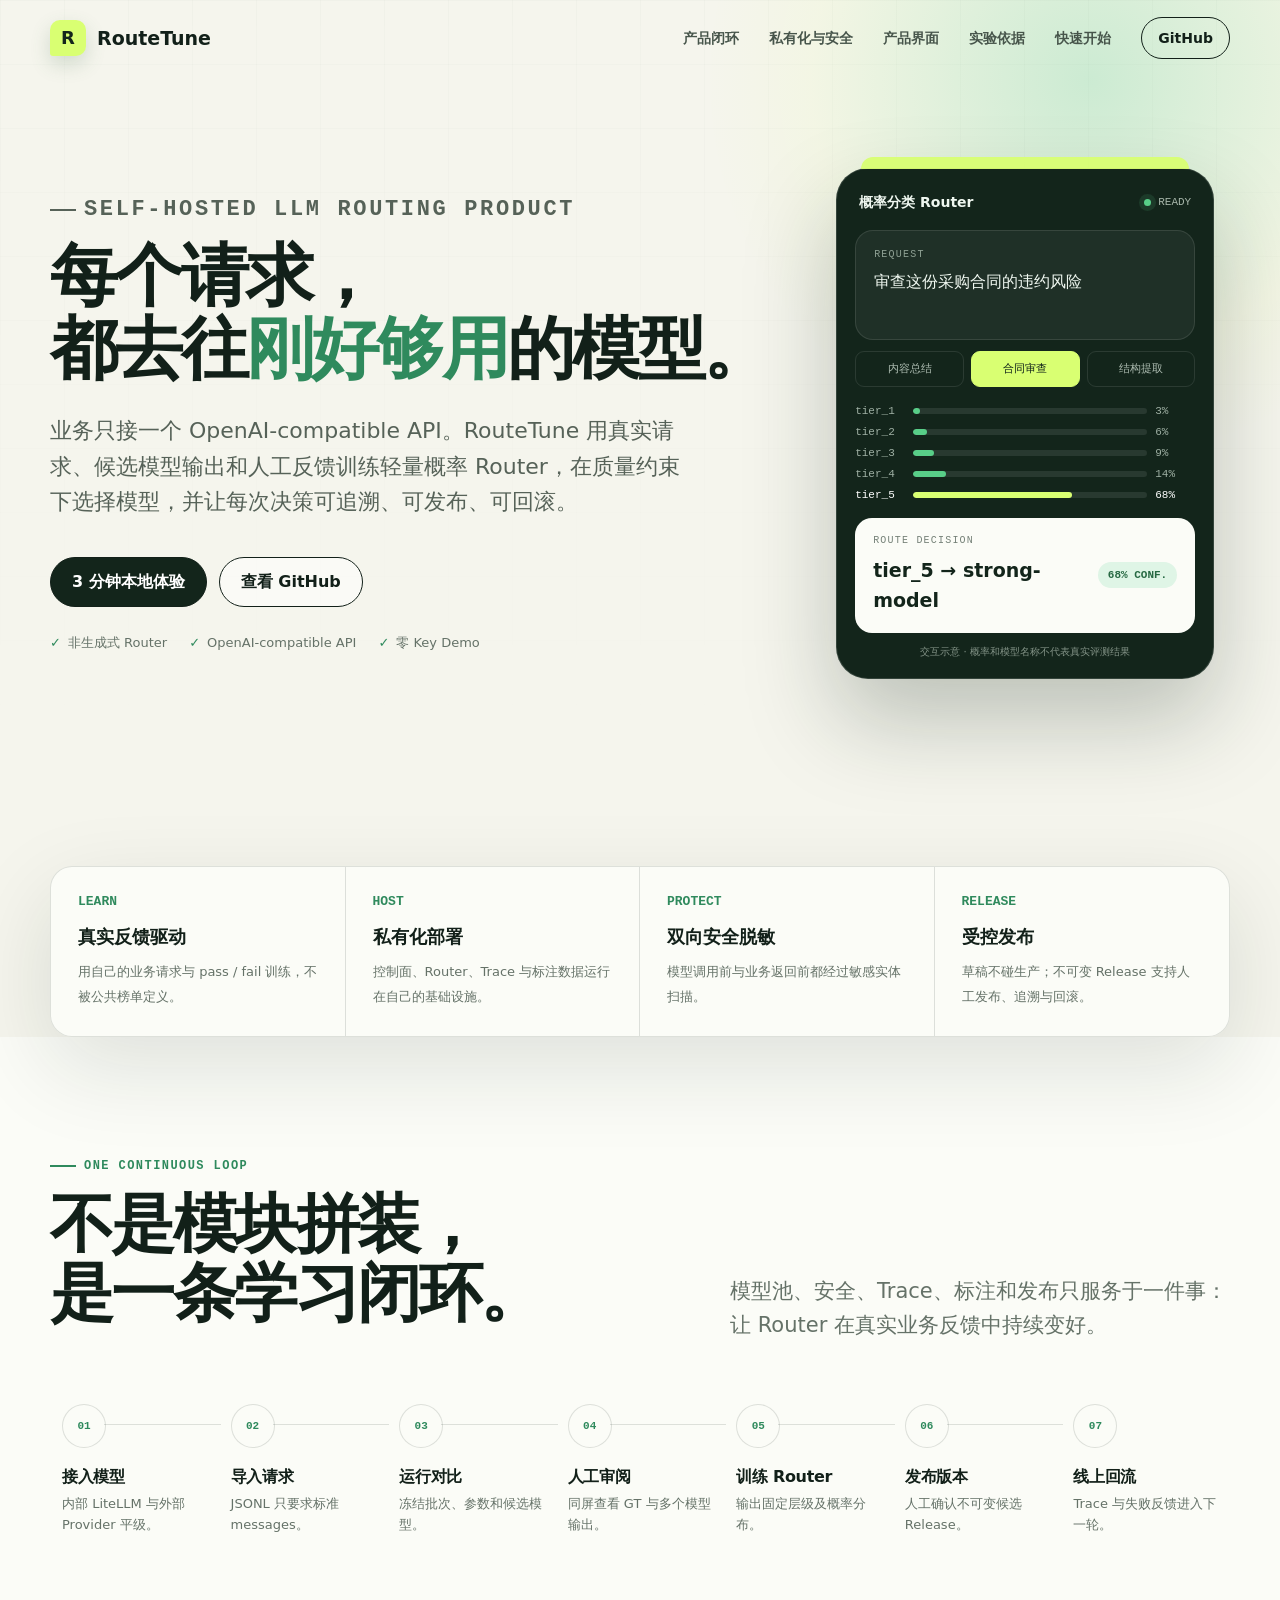
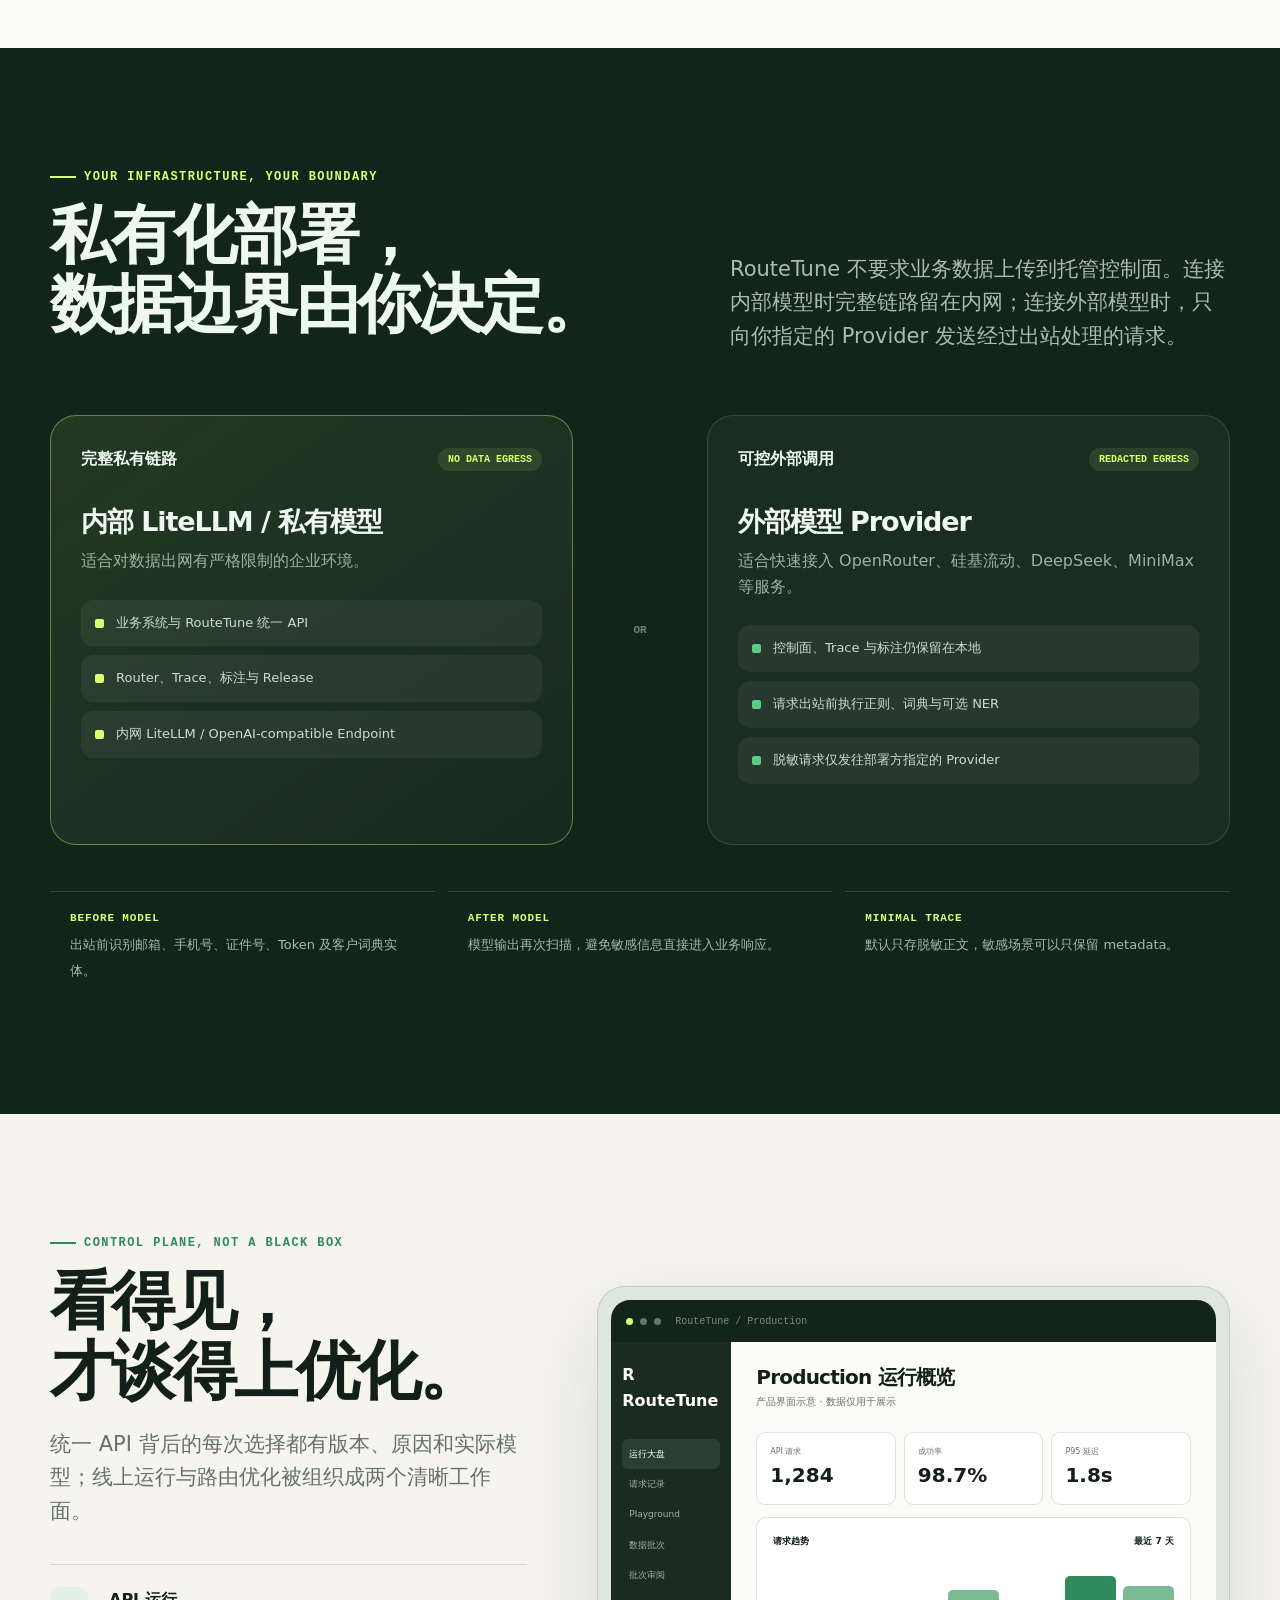
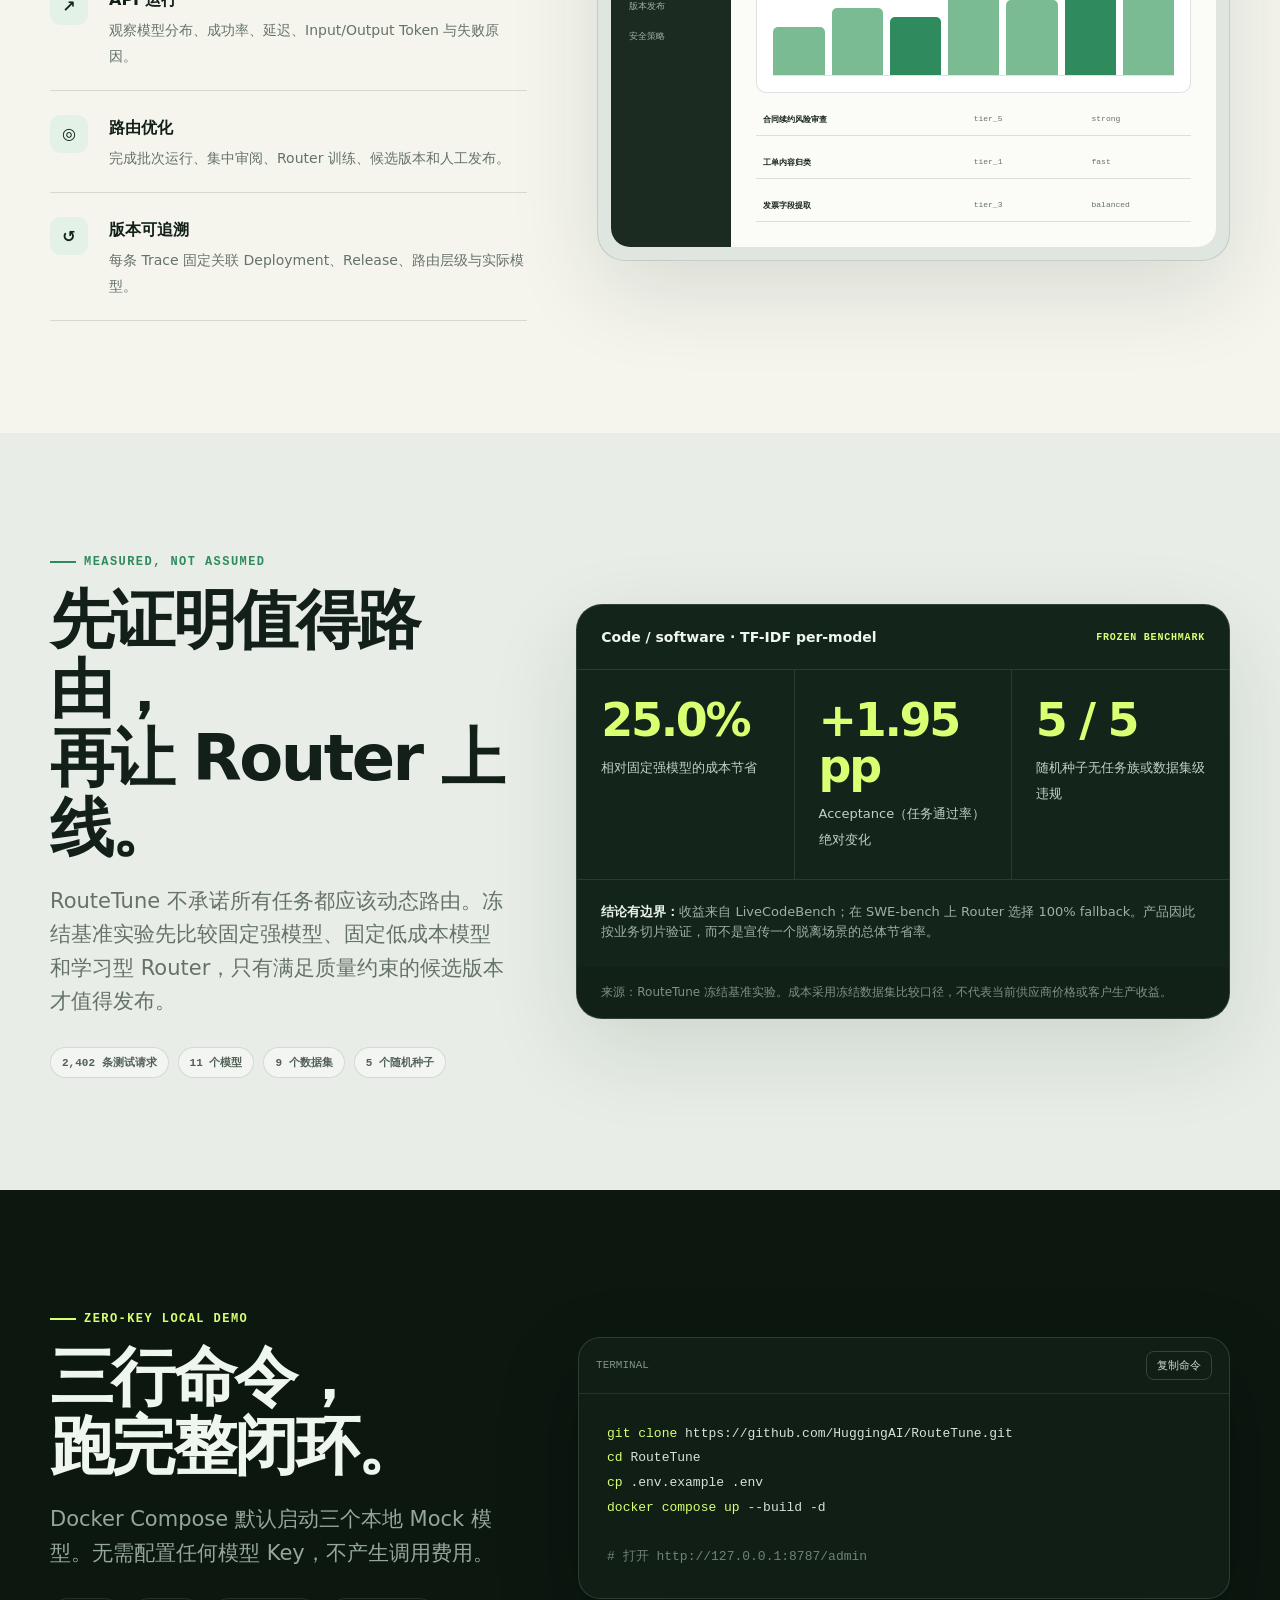
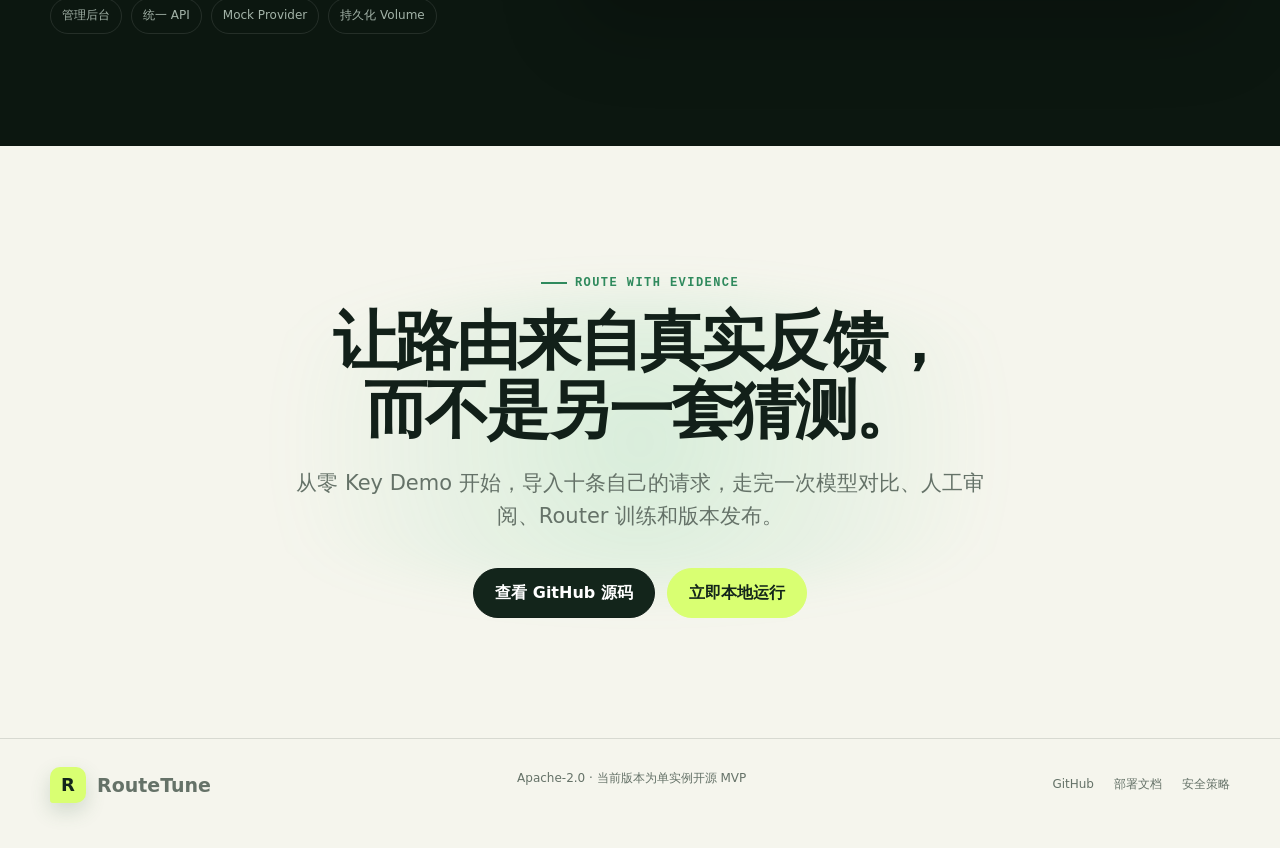
==== commit cd69c229: "feat: add product site and simplify repository" ====
--- a/site/index.html
+++ b/site/index.html
@@ -3,394 +3,11 @@
 <head>
   <meta charset="utf-8">
   <meta name="viewport" content="width=device-width, initial-scale=1">
-  <meta name="description" content="RouteTune 是可私有化部署的 LLM 路由闭环，用真实业务反馈训练概率分类 Router，通过统一 API 把请求交给刚好够用的模型。">
+  <meta name="description" content="RouteTune 是可私有化部署的 LLM 路由产品，用真实业务反馈训练概率分类 Router，通过统一 API 把每条请求交给刚好够用的模型。">
   <meta name="theme-color" content="#13251b">
-  <title>RouteTune — 用真实反馈训练你的 LLM Router</title>
-  <style>
-    :root {
-      --ink: #122019;
-      --forest: #13251b;
-      --forest-2: #1b3425;
-      --green: #2f8a5d;
-      --green-bright: #58ce88;
-      --lime: #d9ff72;
-      --cream: #f5f5ed;
-      --paper: #fbfcf7;
-      --white: #ffffff;
-      --muted: #657268;
-      --line: rgba(18, 32, 25, .13);
-      --shadow: 0 30px 90px rgba(16, 35, 24, .12);
-      --radius: 26px;
-      --mono: "SFMono-Regular", Consolas, "Liberation Mono", monospace;
-      --sans: Inter, ui-sans-serif, system-ui, -apple-system, BlinkMacSystemFont, "Segoe UI", "PingFang SC", "Microsoft YaHei", sans-serif;
-    }
-
-    * { box-sizing: border-box; }
-    html { scroll-behavior: smooth; }
-    body {
-      margin: 0;
-      overflow-x: hidden;
-      color: var(--ink);
-      background: var(--cream);
-      font-family: var(--sans);
-      line-height: 1.6;
-      -webkit-font-smoothing: antialiased;
-    }
-    a { color: inherit; }
-    button, input { font: inherit; }
-    button { color: inherit; }
-    ::selection { color: var(--forest); background: var(--lime); }
-
-    .shell { width: min(1180px, calc(100% - 40px)); margin: 0 auto; }
-    .eyebrow {
-      display: inline-flex;
-      align-items: center;
-      gap: 8px;
-      margin: 0 0 18px;
-      color: var(--green);
-      font: 700 12px/1 var(--mono);
-      letter-spacing: .12em;
-      text-transform: uppercase;
-    }
-    .eyebrow::before { content: ""; width: 26px; height: 2px; background: currentColor; }
-    h1, h2, h3, p { margin-top: 0; }
-    h1, h2, h3 { line-height: 1.08; letter-spacing: -.04em; }
-    h2 { margin-bottom: 22px; font-size: clamp(36px, 5vw, 66px); }
-    .lead { max-width: 700px; color: var(--muted); font-size: clamp(17px, 2vw, 21px); }
-    .section { padding: 112px 0; }
-    .section-head { margin-bottom: 54px; }
-    .section-head.split { display: flex; align-items: end; justify-content: space-between; gap: 60px; }
-    .section-head.split .lead { max-width: 500px; margin-bottom: 8px; }
-
-    .topbar {
-      position: fixed;
-      z-index: 20;
-      inset: 0 0 auto;
-      border-bottom: 1px solid transparent;
-      transition: background .25s, border-color .25s, backdrop-filter .25s;
-    }
-    .topbar.scrolled {
-      background: rgba(245, 245, 237, .86);
-      border-color: var(--line);
-      backdrop-filter: blur(16px);
-    }
-    .nav { height: 76px; display: flex; align-items: center; }
-    .logo { display: inline-flex; align-items: center; gap: 11px; text-decoration: none; font-weight: 820; font-size: 19px; }
-    .logo-mark {
-      width: 36px;
-      height: 36px;
-      display: grid;
-      place-items: center;
-      color: var(--forest);
-      background: var(--lime);
-      border-radius: 10px 10px 10px 3px;
-      font-size: 18px;
-      box-shadow: 0 8px 20px rgba(67, 111, 76, .2);
-    }
-    .nav-links { display: flex; align-items: center; gap: 30px; margin-left: auto; }
-    .nav-links a { color: #47554b; text-decoration: none; font-size: 14px; font-weight: 650; }
-    .nav-links a:hover { color: var(--green); }
-    .nav-cta { padding: 9px 16px; border: 1px solid var(--ink); border-radius: 999px; color: var(--ink) !important; }
-    .menu-button { display: none; margin-left: auto; border: 0; background: none; font-size: 24px; cursor: pointer; }
-
-    .hero {
-      position: relative;
-      min-height: 900px;
-      padding: 168px 0 90px;
-      overflow: hidden;
-    }
-    .hero::before {
-      content: "";
-      position: absolute;
-      width: 760px;
-      height: 760px;
-      top: -300px;
-      right: -190px;
-      border-radius: 50%;
-      background: radial-gradient(circle, rgba(93, 207, 139, .27), rgba(217, 255, 114, .07) 52%, transparent 72%);
-      pointer-events: none;
-    }
-    .hero::after {
-      content: "";
-      position: absolute;
-      inset: 0;
-      opacity: .35;
-      pointer-events: none;
-      background-image: linear-gradient(rgba(20, 52, 31, .06) 1px, transparent 1px), linear-gradient(90deg, rgba(20, 52, 31, .06) 1px, transparent 1px);
-      background-size: 64px 64px;
-      mask-image: linear-gradient(to bottom, black, transparent 86%);
-    }
-    .hero-grid { position: relative; z-index: 1; display: grid; grid-template-columns: 1.04fr .96fr; gap: 68px; align-items: center; }
-    .hero h1 { max-width: 720px; margin-bottom: 28px; font-size: clamp(52px, 5.3vw, 72px); }
-    .hero h1 > span { display: block; white-space: nowrap; }
-    .hero h1 em { color: var(--green); font-style: normal; }
-    .hero-copy > p { max-width: 650px; color: #566258; font-size: clamp(18px, 2vw, 22px); }
-    .hero-actions { display: flex; gap: 12px; flex-wrap: wrap; margin: 38px 0 26px; }
-    .button {
-      display: inline-flex;
-      align-items: center;
-      justify-content: center;
-      gap: 9px;
-      min-height: 50px;
-      padding: 0 21px;
-      border: 1px solid var(--ink);
-      border-radius: 999px;
-      text-decoration: none;
-      font-weight: 760;
-      cursor: pointer;
-      transition: transform .2s, box-shadow .2s, background .2s;
-    }
-    .button:hover { transform: translateY(-2px); box-shadow: 0 12px 25px rgba(18, 32, 25, .12); }
-    .button.primary { color: var(--white); background: var(--forest); }
-    .button.accent { border-color: var(--lime); color: var(--forest); background: var(--lime); }
-    .button.ghost { background: rgba(255, 255, 255, .5); }
-    .micro-proof { display: flex; flex-wrap: wrap; gap: 10px 22px; color: var(--muted); font-size: 13px; }
-    .micro-proof span::before { content: "✓"; margin-right: 7px; color: var(--green); font-weight: 900; }
-
-    .router-demo {
-      position: relative;
-      padding: 18px;
-      border: 1px solid rgba(255, 255, 255, .14);
-      border-radius: 32px;
-      color: #eff7f0;
-      background: var(--forest);
-      box-shadow: 0 42px 90px rgba(18, 39, 26, .25);
-      transform: rotate(1.2deg);
-    }
-    .router-demo::before {
-      content: "";
-      position: absolute;
-      inset: -12px 24px auto;
-      height: 12px;
-      border-radius: 20px 20px 0 0;
-      background: var(--lime);
-      opacity: .95;
-    }
-    .demo-top { display: flex; align-items: center; justify-content: space-between; padding: 4px 4px 17px; }
-    .demo-top strong { font-size: 14px; }
-    .live { display: inline-flex; align-items: center; gap: 7px; color: #a8b7ab; font: 11px var(--mono); }
-    .live i { width: 7px; height: 7px; border-radius: 50%; background: var(--green-bright); box-shadow: 0 0 0 5px rgba(88, 206, 136, .12); }
-    .demo-query { padding: 18px; border: 1px solid rgba(255, 255, 255, .1); border-radius: 18px; background: rgba(255, 255, 255, .055); }
-    .demo-query small, .demo-result small { display: block; margin-bottom: 9px; color: #8fa194; font: 10px var(--mono); letter-spacing: .12em; }
-    .demo-query p { min-height: 52px; margin: 0; font-size: 16px; }
-    .query-presets { display: flex; gap: 7px; margin: 11px 0 18px; }
-    .query-presets button {
-      flex: 1;
-      padding: 8px 5px;
-      border: 1px solid rgba(255, 255, 255, .1);
-      border-radius: 9px;
-      color: #aebdb2;
-      background: transparent;
-      font-size: 11px;
-      cursor: pointer;
-    }
-    .query-presets button.active { color: var(--forest); border-color: var(--lime); background: var(--lime); }
-    .probability-list { display: grid; gap: 9px; }
-    .prob-row { display: grid; grid-template-columns: 50px 1fr 40px; gap: 8px; align-items: center; font: 11px var(--mono); color: #9fb0a4; }
-    .prob-track { height: 6px; overflow: hidden; border-radius: 9px; background: rgba(255, 255, 255, .09); }
-    .prob-track i { display: block; width: var(--value); height: 100%; border-radius: inherit; background: var(--green-bright); transition: width .55s cubic-bezier(.2,.7,.2,1); }
-    .prob-row.selected { color: var(--white); }
-    .prob-row.selected .prob-track i { background: var(--lime); }
-    .demo-result { display: grid; grid-template-columns: 1fr auto; gap: 16px; margin-top: 17px; padding: 17px 18px; border-radius: 17px; color: var(--forest); background: var(--paper); }
-    .demo-result strong { display: block; font-size: 19px; }
-    .demo-result small { color: #748077; }
-    .demo-confidence { align-self: center; padding: 7px 10px; border-radius: 999px; color: #276943; background: #dff5e6; font: 700 11px var(--mono); }
-    .demo-note { margin: 11px 3px 0; color: #839387; font-size: 10px; text-align: center; }
-
-    .fact-band { position: relative; z-index: 3; margin-top: -34px; }
-    .facts { display: grid; grid-template-columns: repeat(4, 1fr); border: 1px solid var(--line); border-radius: 22px; background: rgba(251, 252, 247, .96); box-shadow: var(--shadow); }
-    .fact { min-height: 148px; padding: 27px; border-right: 1px solid var(--line); }
-    .fact:last-child { border: 0; }
-    .fact b { display: block; margin-bottom: 14px; color: var(--green); font: 800 13px var(--mono); }
-    .fact strong { display: block; margin-bottom: 6px; font-size: 18px; }
-    .fact span { color: var(--muted); font-size: 13px; }
-
-    .loop-section { background: var(--paper); }
-    .loop { display: grid; grid-template-columns: repeat(7, 1fr); gap: 0; counter-reset: loop; }
-    .loop-item { position: relative; padding: 0 12px; counter-increment: loop; }
-    .loop-item::before {
-      content: counter(loop, decimal-leading-zero);
-      display: grid;
-      place-items: center;
-      width: 42px;
-      height: 42px;
-      margin-bottom: 20px;
-      border: 1px solid var(--line);
-      border-radius: 50%;
-      color: var(--green);
-      background: var(--paper);
-      font: 800 11px var(--mono);
-    }
-    .loop-item:not(:last-child)::after { content: ""; position: absolute; left: 54px; right: -2px; top: 20px; height: 1px; background: var(--line); }
-    .loop-item h3 { margin-bottom: 9px; font-size: 16px; letter-spacing: -.02em; }
-    .loop-item p { margin: 0; color: var(--muted); font-size: 13px; }
-
-    .security-section { color: #eff8f0; background: var(--forest); overflow: hidden; }
-    .security-section .eyebrow { color: var(--lime); }
-    .security-section .lead { color: #acbbb0; }
-    .deployment-map { display: grid; grid-template-columns: 1fr 90px 1fr; gap: 22px; align-items: stretch; }
-    .boundary {
-      position: relative;
-      min-height: 430px;
-      padding: 30px;
-      border: 1px solid rgba(255, 255, 255, .13);
-      border-radius: var(--radius);
-      background: rgba(255, 255, 255, .035);
-    }
-    .boundary.private { border-color: rgba(217, 255, 114, .4); background: linear-gradient(145deg, rgba(217, 255, 114, .09), rgba(255, 255, 255, .025)); }
-    .boundary-label { display: flex; align-items: center; justify-content: space-between; margin-bottom: 35px; }
-    .boundary-label span { padding: 6px 10px; border-radius: 999px; color: var(--lime); background: rgba(217, 255, 114, .1); font: 700 10px var(--mono); }
-    .boundary h3 { margin-bottom: 12px; font-size: 27px; }
-    .boundary > p { color: #9fb0a4; }
-    .node-stack { display: grid; gap: 9px; margin-top: 26px; }
-    .node { display: flex; align-items: center; gap: 12px; padding: 13px 14px; border-radius: 12px; color: #cfdbd2; background: rgba(255, 255, 255, .055); font-size: 13px; }
-    .node i { width: 9px; height: 9px; border-radius: 2px; background: var(--green-bright); }
-    .boundary.private .node i { background: var(--lime); }
-    .map-or { display: grid; place-items: center; color: #718478; font: 800 11px var(--mono); }
-    .guardrails { display: grid; grid-template-columns: repeat(3, 1fr); gap: 13px; margin-top: 46px; }
-    .guardrail { padding: 20px; border-top: 1px solid rgba(255, 255, 255, .13); }
-    .guardrail b { display: block; margin-bottom: 7px; color: var(--lime); font: 800 11px var(--mono); letter-spacing: .08em; }
-    .guardrail span { color: #a8b7ac; font-size: 13px; }
-
-    .control-grid { display: grid; grid-template-columns: .86fr 1.14fr; gap: 70px; align-items: center; }
-    .control-points { display: grid; gap: 2px; margin-top: 36px; border-top: 1px solid var(--line); }
-    .control-point { display: grid; grid-template-columns: 42px 1fr; gap: 17px; padding: 22px 0; border-bottom: 1px solid var(--line); }
-    .control-point i { display: grid; place-items: center; width: 38px; height: 38px; border-radius: 11px; color: var(--forest); background: #e4f1e6; font-style: normal; font-weight: 850; }
-    .control-point strong { display: block; margin-bottom: 4px; }
-    .control-point span { color: var(--muted); font-size: 14px; }
-
-    .console {
-      padding: 13px;
-      border: 1px solid var(--line);
-      border-radius: 28px;
-      background: #dfe6df;
-      box-shadow: var(--shadow);
-      transform: perspective(1200px) rotateY(-3deg) rotateX(1deg);
-    }
-    .console-window { overflow: hidden; min-height: 520px; border-radius: 19px; background: var(--paper); }
-    .console-top { display: flex; align-items: center; gap: 7px; height: 42px; padding: 0 15px; color: #7c8980; background: var(--forest); font: 10px var(--mono); }
-    .console-top i { width: 7px; height: 7px; border-radius: 50%; background: #65796a; }
-    .console-top i:first-child { background: var(--lime); }
-    .console-top span { margin-left: 7px; }
-    .console-body { display: grid; grid-template-columns: 120px 1fr; min-height: 478px; }
-    .console-nav { padding: 20px 11px; color: #a4b0a7; background: #1b2b21; }
-    .console-brand { margin-bottom: 25px; color: white; font-weight: 800; }
-    .console-nav span { display: block; padding: 8px 7px; border-radius: 6px; font-size: 9px; }
-    .console-nav span.active { color: white; background: #2a3f31; }
-    .console-main { padding: 25px; }
-    .console-main h3 { margin-bottom: 5px; font-size: 20px; }
-    .console-main > p { color: var(--muted); font-size: 10px; }
-    .metric-row { display: grid; grid-template-columns: repeat(3, 1fr); gap: 8px; margin: 22px 0 12px; }
-    .metric-card { padding: 13px; border: 1px solid var(--line); border-radius: 9px; background: white; }
-    .metric-card span { display: block; color: var(--muted); font-size: 8px; }
-    .metric-card strong { font-size: 20px; }
-    .chart-card { padding: 16px; border: 1px solid var(--line); border-radius: 10px; background: white; }
-    .chart-title { display: flex; justify-content: space-between; font-size: 9px; font-weight: 800; }
-    .mini-chart { height: 110px; display: flex; align-items: end; gap: 7px; margin-top: 18px; border-bottom: 1px solid var(--line); }
-    .mini-chart i { flex: 1; height: var(--h); border-radius: 5px 5px 0 0; background: #7abb94; }
-    .mini-chart i:nth-child(3n) { background: var(--green); }
-    .trace-row { display: grid; grid-template-columns: 1.3fr .7fr .6fr; gap: 10px; margin-top: 11px; padding: 10px 7px; border-bottom: 1px solid var(--line); color: var(--muted); font: 8px var(--mono); }
-    .trace-row b { color: var(--ink); }
-
-    .quickstart { color: #eef6ef; background: #0c1710; }
-    .quick-grid { display: grid; grid-template-columns: .82fr 1.18fr; gap: 75px; align-items: center; }
-    .quickstart .eyebrow { color: var(--lime); }
-    .quickstart h2 { max-width: 480px; }
-    .quickstart .lead { color: #95a79b; }
-    .code-block { overflow: hidden; border: 1px solid rgba(255, 255, 255, .13); border-radius: 22px; background: #101e15; box-shadow: 0 30px 80px rgba(0, 0, 0, .22); }
-    .code-head { display: flex; align-items: center; justify-content: space-between; padding: 13px 17px; border-bottom: 1px solid rgba(255, 255, 255, .09); color: #829487; font: 11px var(--mono); }
-    .copy-button { padding: 6px 10px; border: 1px solid rgba(255, 255, 255, .16); border-radius: 8px; color: #cbd8ce; background: transparent; font: 11px var(--mono); cursor: pointer; }
-    pre { margin: 0; padding: 28px; white-space: pre-wrap; color: #d7e1d9; font: 13px/1.9 var(--mono); }
-    pre .comment { color: #6f8375; }
-    pre .command { color: var(--lime); }
-    .quick-points { display: flex; flex-wrap: wrap; gap: 9px; margin-top: 28px; }
-    .quick-points span { padding: 7px 11px; border: 1px solid rgba(255, 255, 255, .1); border-radius: 999px; color: #a3b3a8; font-size: 12px; }
-
-    .final-cta { position: relative; overflow: hidden; padding: 120px 0; text-align: center; }
-    .final-cta::before { content: ""; position: absolute; inset: 25% 10%; border-radius: 50%; background: radial-gradient(circle, rgba(88, 206, 136, .18), transparent 68%); filter: blur(20px); }
-    .final-cta .shell { position: relative; }
-    .final-cta h2 { max-width: 870px; margin: 0 auto 22px; }
-    .final-cta .lead { margin: 0 auto 34px; }
-    .final-actions { display: flex; justify-content: center; gap: 12px; flex-wrap: wrap; }
-
-    footer { padding: 28px 0 45px; border-top: 1px solid var(--line); }
-    .footer-row { display: flex; align-items: center; justify-content: space-between; gap: 20px; color: var(--muted); font-size: 12px; }
-    .footer-links { display: flex; gap: 20px; }
-    .footer-links a { text-decoration: none; }
-    .footer-links a:hover { color: var(--green); }
-
-    .reveal { opacity: 0; transform: translateY(24px); transition: opacity .7s ease, transform .7s ease; }
-    .reveal.visible { opacity: 1; transform: none; }
-
-    @media (max-width: 980px) {
-      .hero { min-height: auto; }
-      .hero-grid, .control-grid, .quick-grid { grid-template-columns: 1fr; }
-      .hero-grid { gap: 55px; }
-      .router-demo { max-width: 620px; margin: 0 auto; transform: none; }
-      .facts { grid-template-columns: 1fr 1fr; }
-      .fact:nth-child(2) { border-right: 0; }
-      .fact:nth-child(-n+2) { border-bottom: 1px solid var(--line); }
-      .loop { grid-template-columns: repeat(2, 1fr); gap: 30px 0; }
-      .loop-item:not(:last-child)::after { display: none; }
-      .deployment-map { grid-template-columns: 1fr; }
-      .map-or { min-height: 40px; }
-      .section-head.split { display: block; }
-      .console { transform: none; }
-    }
-
-    @media (max-width: 720px) {
-      .shell { width: min(100% - 28px, 1180px); }
-      .section { padding: 82px 0; }
-      .nav { height: 66px; }
-      .menu-button { position: absolute; top: 14px; right: 18px; z-index: 3; display: block; }
-      .nav-links {
-        position: absolute;
-        inset: 66px 14px auto;
-        display: none;
-        align-items: stretch;
-        padding: 16px;
-        border: 1px solid var(--line);
-        border-radius: 17px;
-        background: var(--paper);
-        box-shadow: var(--shadow);
-      }
-      .nav-links.open { display: grid; }
-      .nav-cta { text-align: center; }
-      .hero { padding-top: 124px; }
-      .hero-grid { display: block; }
-      .hero-copy { width: 100%; }
-      .hero h1 { width: 100%; font-size: clamp(42px, 12.5vw, 58px); }
-      .hero h1 > span { white-space: normal; }
-      .hero-copy > p { width: 100%; overflow-wrap: anywhere; }
-      .hero .eyebrow { max-width: 100%; overflow: hidden; white-space: nowrap; font-size: 10px; }
-      .hero-actions { display: grid; grid-template-columns: 1fr; }
-      .hero-actions .button { width: 100%; }
-      .micro-proof { display: grid; grid-template-columns: 1fr; }
-      .router-demo { width: 100%; max-width: none; margin: 58px 0 0; }
-      .fact-band { margin-top: 0; }
-      .facts { grid-template-columns: 1fr; }
-      .fact { min-height: auto; border-right: 0; border-bottom: 1px solid var(--line); }
-      .fact:nth-child(-n+2) { border-bottom: 1px solid var(--line); }
-      .loop { grid-template-columns: 1fr; }
-      .loop-item { display: grid; grid-template-columns: 46px 1fr; gap: 0 14px; }
-      .loop-item::before { grid-row: 1 / 3; }
-      .guardrails { grid-template-columns: 1fr; }
-      .boundary { min-height: auto; }
-      .console-body { grid-template-columns: 1fr; }
-      .console-nav { display: none; }
-      .console-main { padding: 18px; }
-      .metric-row { grid-template-columns: 1fr 1fr; }
-      .metric-card:last-child { grid-column: 1 / -1; }
-      .footer-row { align-items: flex-start; flex-direction: column; }
-      .footer-links { flex-wrap: wrap; }
-    }
-
-    @media (prefers-reduced-motion: reduce) {
-      html { scroll-behavior: auto; }
-      *, *::before, *::after { animation: none !important; transition: none !important; }
-      .reveal { opacity: 1; transform: none; }
-    }
-  </style>
+  <link rel="icon" href="favicon.svg" type="image/svg+xml">
+  <title>RouteTune — 每个请求，都去往刚好够用的模型</title>
+  <link rel="stylesheet" href="styles.css">
 </head>
 <body>
   <header class="topbar" id="topbar">
@@ -401,8 +18,9 @@
         <a href="#loop">产品闭环</a>
         <a href="#security">私有化与安全</a>
         <a href="#product">产品界面</a>
+        <a href="#evidence">实验依据</a>
         <a href="#quickstart">快速开始</a>
-        <a class="nav-cta" href="https://github.com/HuggingAI/RouteTune">GitHub ↗</a>
+        <a class="nav-cta" href="https://github.com/HuggingAI/RouteTune">GitHub</a>
       </div>
     </nav>
   </header>
@@ -411,12 +29,12 @@
     <section class="hero">
       <div class="hero-grid shell">
         <div class="hero-copy reveal">
-          <p class="eyebrow">Self-hosted LLM routing loop</p>
-          <h1><span>不是更大的模型，</span><span>而是<em>刚好够用</em>。</span></h1>
-          <p>RouteTune 用你的真实请求、候选模型输出和人工反馈，训练轻量概率分类 Router。私有化部署，统一 API 接入，每一次路由都可追溯、可发布、可回滚。</p>
+          <p class="eyebrow">Self-hosted LLM routing product</p>
+          <h1><span>每个请求，</span><span>都去往<em>刚好够用</em>的模型。</span></h1>
+          <p>业务只接一个 OpenAI-compatible API。RouteTune 用真实请求、候选模型输出和人工反馈训练轻量概率 Router，在质量约束下选择模型，并让每次决策可追溯、可发布、可回滚。</p>
           <div class="hero-actions">
-            <a class="button primary" href="#quickstart">3 分钟本地体验 <span>↓</span></a>
-            <a class="button ghost" href="https://github.com/HuggingAI/RouteTune">查看 GitHub <span>↗</span></a>
+            <a class="button primary" href="#quickstart">3 分钟本地体验</a>
+            <a class="button ghost" href="https://github.com/HuggingAI/RouteTune">查看 GitHub</a>
           </div>
           <div class="micro-proof">
             <span>非生成式 Router</span>
@@ -445,10 +63,10 @@
 
     <section class="fact-band shell reveal" aria-label="产品特点">
       <div class="facts">
-        <article class="fact"><b>01 / LEARN</b><strong>真实反馈驱动</strong><span>用自己的业务请求与 pass / fail 训练，不被公共榜单定义。</span></article>
-        <article class="fact"><b>02 / HOST</b><strong>私有化部署</strong><span>控制面、Router、Trace 与标注数据运行在自己的基础设施。</span></article>
-        <article class="fact"><b>03 / PROTECT</b><strong>双向安全脱敏</strong><span>模型调用前与业务返回前都经过敏感实体扫描。</span></article>
-        <article class="fact"><b>04 / RELEASE</b><strong>受控发布</strong><span>草稿不碰生产；不可变 Release 支持人工发布、追溯与回滚。</span></article>
+        <article class="fact"><b>LEARN</b><strong>真实反馈驱动</strong><span>用自己的业务请求与 pass / fail 训练，不被公共榜单定义。</span></article>
+        <article class="fact"><b>HOST</b><strong>私有化部署</strong><span>控制面、Router、Trace 与标注数据运行在自己的基础设施。</span></article>
+        <article class="fact"><b>PROTECT</b><strong>双向安全脱敏</strong><span>模型调用前与业务返回前都经过敏感实体扫描。</span></article>
+        <article class="fact"><b>RELEASE</b><strong>受控发布</strong><span>草稿不碰生产；不可变 Release 支持人工发布、追溯与回滚。</span></article>
       </div>
     </section>
 
@@ -528,7 +146,7 @@
             <div class="console-body">
               <aside class="console-nav"><div class="console-brand">R&nbsp; RouteTune</div><span class="active">运行大盘</span><span>请求记录</span><span>Playground</span><span>数据批次</span><span>批次审阅</span><span>版本发布</span><span>安全策略</span></aside>
               <div class="console-main">
-                <h3>Production 运行概览</h3><p>统一 API 的流量、模型、Token 与稳定性</p>
+                <h3>Production 运行概览</h3><p>产品界面示意 · 数据仅用于展示</p>
                 <div class="metric-row">
                   <div class="metric-card"><span>API 请求</span><strong>1,284</strong></div>
                   <div class="metric-card"><span>成功率</span><strong>98.7%</strong></div>
@@ -548,6 +166,28 @@
       </div>
     </section>
 
+    <section class="section evidence-section" id="evidence">
+      <div class="evidence-grid shell">
+        <div class="evidence-copy reveal">
+          <p class="eyebrow">Measured, not assumed</p>
+          <h2>先证明值得路由，<br>再让 Router 上线。</h2>
+          <p class="lead">RouteTune 不承诺所有任务都应该动态路由。冻结基准实验先比较固定强模型、固定低成本模型和学习型 Router，只有满足质量约束的候选版本才值得发布。</p>
+          <div class="evidence-scope"><span>2,402 条测试请求</span><span>11 个模型</span><span>9 个数据集</span><span>5 个随机种子</span></div>
+        </div>
+
+        <article class="evidence-card reveal" aria-label="Code 和 software 工作负载的冻结基准结果">
+          <div class="evidence-head"><strong>Code / software · TF-IDF per-model</strong><span>FROZEN BENCHMARK</span></div>
+          <div class="evidence-metrics">
+            <div class="evidence-metric"><strong>25.0%</strong><span>相对固定强模型的成本节省</span></div>
+            <div class="evidence-metric"><strong>+1.95 pp</strong><span>Acceptance（任务通过率）绝对变化</span></div>
+            <div class="evidence-metric"><strong>5 / 5</strong><span>随机种子无任务族或数据集级违规</span></div>
+          </div>
+          <div class="evidence-detail"><strong>结论有边界：</strong>收益来自 LiveCodeBench；在 SWE-bench 上 Router 选择 100% fallback。产品因此按业务切片验证，而不是宣传一个脱离场景的总体节省率。</div>
+          <p class="evidence-note">来源：RouteTune 冻结基准实验。成本采用冻结数据集比较口径，不代表当前供应商价格或客户生产收益。</p>
+        </article>
+      </div>
+    </section>
+
     <section class="section quickstart" id="quickstart">
       <div class="quick-grid shell">
         <div class="reveal">
@@ -574,7 +214,7 @@
         <h2>让路由来自真实反馈，<br>而不是另一套猜测。</h2>
         <p class="lead">从零 Key Demo 开始，导入十条自己的请求，走完一次模型对比、人工审阅、Router 训练和版本发布。</p>
         <div class="final-actions">
-          <a class="button primary" href="https://github.com/HuggingAI/RouteTune">在 GitHub 查看项目 ↗</a>
+          <a class="button primary" href="https://github.com/HuggingAI/RouteTune">查看 GitHub 源码</a>
           <a class="button accent" href="#quickstart">立即本地运行</a>
         </div>
       </div>
@@ -589,90 +229,6 @@
     </div>
   </footer>
 
-  <script>
-    const presets = {
-      summary: {
-        query: "把这封客户邮件概括成三点",
-        values: [74, 13, 7, 4, 2],
-        selected: 0,
-        model: "tier_1 → fast-model"
-      },
-      contract: {
-        query: "审查这份采购合同的违约风险",
-        values: [3, 6, 9, 14, 68],
-        selected: 4,
-        model: "tier_5 → strong-model"
-      },
-      extract: {
-        query: "提取发票字段并输出标准 JSON",
-        values: [9, 14, 63, 10, 4],
-        selected: 2,
-        model: "tier_3 → balanced-model"
-      }
-    };
-
-    const probabilityList = document.querySelector("#probabilities");
-    function renderPreset(name) {
-      const preset = presets[name];
-      document.querySelector("#demo-query").textContent = preset.query;
-      document.querySelector("#demo-model").textContent = preset.model;
-      document.querySelector("#demo-confidence").textContent = `${preset.values[preset.selected]}% CONF.`;
-      probabilityList.innerHTML = preset.values.map((value, index) => `
-        <div class="prob-row ${index === preset.selected ? "selected" : ""}">
-          <span>tier_${index + 1}</span>
-          <span class="prob-track"><i style="--value:${value}%"></i></span>
-          <span>${value}%</span>
-        </div>`).join("");
-      document.querySelectorAll("[data-preset]").forEach(button => {
-        button.classList.toggle("active", button.dataset.preset === name);
-      });
-    }
-    document.querySelectorAll("[data-preset]").forEach(button => {
-      button.addEventListener("click", () => renderPreset(button.dataset.preset));
-    });
-    renderPreset("contract");
-
-    const topbar = document.querySelector("#topbar");
-    addEventListener("scroll", () => topbar.classList.toggle("scrolled", scrollY > 16), { passive: true });
-
-    const menuButton = document.querySelector("#menu-button");
-    const navLinks = document.querySelector("#nav-links");
-    menuButton.addEventListener("click", () => {
-      const open = navLinks.classList.toggle("open");
-      menuButton.setAttribute("aria-expanded", String(open));
-      menuButton.textContent = open ? "×" : "☰";
-    });
-    navLinks.querySelectorAll("a").forEach(link => link.addEventListener("click", () => {
-      navLinks.classList.remove("open");
-      menuButton.setAttribute("aria-expanded", "false");
-      menuButton.textContent = "☰";
-    }));
-
-    const installText = `git clone https://github.com/HuggingAI/RouteTune.git\ncd RouteTune\ncp .env.example .env\ndocker compose up --build -d`;
-    document.querySelector("#copy-button").addEventListener("click", async event => {
-      try {
-        await navigator.clipboard.writeText(installText);
-        event.currentTarget.textContent = "已复制 ✓";
-        setTimeout(() => { event.currentTarget.textContent = "复制命令"; }, 1600);
-      } catch (_) {
-        event.currentTarget.textContent = "请手动复制";
-      }
-    });
-
-    const reduceMotion = matchMedia("(prefers-reduced-motion: reduce)").matches;
-    if (reduceMotion || !("IntersectionObserver" in window)) {
-      document.querySelectorAll(".reveal").forEach(item => item.classList.add("visible"));
-    } else {
-      const observer = new IntersectionObserver(entries => {
-        entries.forEach(entry => {
-          if (entry.isIntersecting) {
-            entry.target.classList.add("visible");
-            observer.unobserve(entry.target);
-          }
-        });
-      }, { threshold: .12 });
-      document.querySelectorAll(".reveal").forEach(item => observer.observe(item));
-    }
-  </script>
+  <script src="app.js"></script>
 </body>
 </html>
--- a/site/styles.css
+++ b/site/styles.css
@@ -0,0 +1,404 @@
+:root {
+  --ink: #122019;
+  --forest: #13251b;
+  --forest-2: #1b3425;
+  --green: #2f8a5d;
+  --green-bright: #58ce88;
+  --lime: #d9ff72;
+  --cream: #f5f5ed;
+  --paper: #fbfcf7;
+  --white: #ffffff;
+  --muted: #657268;
+  --line: rgba(18, 32, 25, .13);
+  --shadow: 0 30px 90px rgba(16, 35, 24, .12);
+  --radius: 26px;
+  --mono: "SFMono-Regular", Consolas, "Liberation Mono", monospace;
+  --sans: Inter, ui-sans-serif, system-ui, -apple-system, BlinkMacSystemFont, "Segoe UI", "PingFang SC", "Microsoft YaHei", sans-serif;
+}
+
+* { box-sizing: border-box; }
+html { scroll-behavior: smooth; }
+body {
+  margin: 0;
+  overflow-x: hidden;
+  color: var(--ink);
+  background: var(--cream);
+  font-family: var(--sans);
+  line-height: 1.6;
+  -webkit-font-smoothing: antialiased;
+}
+a { color: inherit; }
+button, input { font: inherit; }
+button { color: inherit; }
+::selection { color: var(--forest); background: var(--lime); }
+
+.shell { width: min(1180px, calc(100% - 40px)); margin: 0 auto; }
+.eyebrow {
+  display: inline-flex;
+  align-items: center;
+  gap: 8px;
+  margin: 0 0 18px;
+  color: var(--green);
+  font: 700 12px/1 var(--mono);
+  letter-spacing: .12em;
+  text-transform: uppercase;
+}
+.eyebrow::before { content: ""; width: 26px; height: 2px; background: currentColor; }
+h1, h2, h3, p { margin-top: 0; }
+h1, h2, h3 { line-height: 1.08; letter-spacing: -.04em; }
+h2 { margin-bottom: 22px; font-size: clamp(36px, 5vw, 66px); }
+.lead { max-width: 700px; color: var(--muted); font-size: clamp(17px, 2vw, 21px); }
+.section { padding: 112px 0; }
+.section-head { margin-bottom: 54px; }
+.section-head.split { display: flex; align-items: end; justify-content: space-between; gap: 60px; }
+.section-head.split .lead { max-width: 500px; margin-bottom: 8px; }
+
+.topbar {
+  position: fixed;
+  z-index: 20;
+  inset: 0 0 auto;
+  border-bottom: 1px solid transparent;
+  transition: background .25s, border-color .25s, backdrop-filter .25s;
+}
+.topbar.scrolled {
+  background: rgba(245, 245, 237, .86);
+  border-color: var(--line);
+  backdrop-filter: blur(16px);
+}
+.nav { height: 76px; display: flex; align-items: center; }
+.logo { display: inline-flex; align-items: center; gap: 11px; text-decoration: none; font-weight: 820; font-size: 19px; }
+.logo-mark {
+  width: 36px;
+  height: 36px;
+  display: grid;
+  place-items: center;
+  color: var(--forest);
+  background: var(--lime);
+  border-radius: 10px 10px 10px 3px;
+  font-size: 18px;
+  box-shadow: 0 8px 20px rgba(67, 111, 76, .2);
+}
+.nav-links { display: flex; align-items: center; gap: 30px; margin-left: auto; }
+.nav-links a { color: #47554b; text-decoration: none; font-size: 14px; font-weight: 650; }
+.nav-links a:hover { color: var(--green); }
+.nav-cta { padding: 9px 16px; border: 1px solid var(--ink); border-radius: 999px; color: var(--ink) !important; }
+.menu-button { display: none; margin-left: auto; border: 0; background: none; font-size: 24px; cursor: pointer; }
+
+.hero {
+  position: relative;
+  min-height: 900px;
+  padding: 168px 0 90px;
+  overflow: hidden;
+}
+.hero::before {
+  content: "";
+  position: absolute;
+  width: 760px;
+  height: 760px;
+  top: -300px;
+  right: -190px;
+  border-radius: 50%;
+  background: radial-gradient(circle, rgba(93, 207, 139, .27), rgba(217, 255, 114, .07) 52%, transparent 72%);
+  pointer-events: none;
+}
+.hero::after {
+  content: "";
+  position: absolute;
+  inset: 0;
+  opacity: .35;
+  pointer-events: none;
+  background-image: linear-gradient(rgba(20, 52, 31, .06) 1px, transparent 1px), linear-gradient(90deg, rgba(20, 52, 31, .06) 1px, transparent 1px);
+  background-size: 64px 64px;
+  mask-image: linear-gradient(to bottom, black, transparent 86%);
+}
+.hero-grid { position: relative; z-index: 1; display: grid; grid-template-columns: 1.04fr .96fr; gap: 68px; align-items: center; }
+.hero h1 { max-width: 720px; margin-bottom: 28px; font-size: clamp(52px, 5.3vw, 72px); }
+.hero h1 > span { display: block; white-space: nowrap; }
+.hero h1 em { color: var(--green); font-style: normal; }
+.hero-copy > p { max-width: 650px; color: #566258; font-size: clamp(18px, 2vw, 22px); }
+.hero-actions { display: flex; gap: 12px; flex-wrap: wrap; margin: 38px 0 26px; }
+.button {
+  display: inline-flex;
+  align-items: center;
+  justify-content: center;
+  gap: 9px;
+  min-height: 50px;
+  padding: 0 21px;
+  border: 1px solid var(--ink);
+  border-radius: 999px;
+  text-decoration: none;
+  font-weight: 760;
+  cursor: pointer;
+  transition: transform .2s, box-shadow .2s, background .2s;
+}
+.button:hover { transform: translateY(-2px); box-shadow: 0 12px 25px rgba(18, 32, 25, .12); }
+.button.primary { color: var(--white); background: var(--forest); }
+.button.accent { border-color: var(--lime); color: var(--forest); background: var(--lime); }
+.button.ghost { background: rgba(255, 255, 255, .5); }
+.micro-proof { display: flex; flex-wrap: wrap; gap: 10px 22px; color: var(--muted); font-size: 13px; }
+.micro-proof span::before { content: "✓"; margin-right: 7px; color: var(--green); font-weight: 900; }
+
+.router-demo {
+  position: relative;
+  padding: 18px;
+  border: 1px solid rgba(255, 255, 255, .14);
+  border-radius: 32px;
+  color: #eff7f0;
+  background: var(--forest);
+  box-shadow: 0 42px 90px rgba(18, 39, 26, .25);
+  transform: rotate(1.2deg);
+}
+.router-demo::before {
+  content: "";
+  position: absolute;
+  inset: -12px 24px auto;
+  height: 12px;
+  border-radius: 20px 20px 0 0;
+  background: var(--lime);
+  opacity: .95;
+}
+.demo-top { display: flex; align-items: center; justify-content: space-between; padding: 4px 4px 17px; }
+.demo-top strong { font-size: 14px; }
+.live { display: inline-flex; align-items: center; gap: 7px; color: #a8b7ab; font: 11px var(--mono); }
+.live i { width: 7px; height: 7px; border-radius: 50%; background: var(--green-bright); box-shadow: 0 0 0 5px rgba(88, 206, 136, .12); }
+.demo-query { padding: 18px; border: 1px solid rgba(255, 255, 255, .1); border-radius: 18px; background: rgba(255, 255, 255, .055); }
+.demo-query small, .demo-result small { display: block; margin-bottom: 9px; color: #8fa194; font: 10px var(--mono); letter-spacing: .12em; }
+.demo-query p { min-height: 52px; margin: 0; font-size: 16px; }
+.query-presets { display: flex; gap: 7px; margin: 11px 0 18px; }
+.query-presets button {
+  flex: 1;
+  padding: 8px 5px;
+  border: 1px solid rgba(255, 255, 255, .1);
+  border-radius: 9px;
+  color: #aebdb2;
+  background: transparent;
+  font-size: 11px;
+  cursor: pointer;
+}
+.query-presets button.active { color: var(--forest); border-color: var(--lime); background: var(--lime); }
+.probability-list { display: grid; gap: 9px; }
+.prob-row { display: grid; grid-template-columns: 50px 1fr 40px; gap: 8px; align-items: center; font: 11px var(--mono); color: #9fb0a4; }
+.prob-track { height: 6px; overflow: hidden; border-radius: 9px; background: rgba(255, 255, 255, .09); }
+.prob-track i { display: block; width: var(--value); height: 100%; border-radius: inherit; background: var(--green-bright); transition: width .55s cubic-bezier(.2,.7,.2,1); }
+.prob-row.selected { color: var(--white); }
+.prob-row.selected .prob-track i { background: var(--lime); }
+.demo-result { display: grid; grid-template-columns: 1fr auto; gap: 16px; margin-top: 17px; padding: 17px 18px; border-radius: 17px; color: var(--forest); background: var(--paper); }
+.demo-result strong { display: block; font-size: 19px; }
+.demo-result small { color: #748077; }
+.demo-confidence { align-self: center; padding: 7px 10px; border-radius: 999px; color: #276943; background: #dff5e6; font: 700 11px var(--mono); }
+.demo-note { margin: 11px 3px 0; color: #839387; font-size: 10px; text-align: center; }
+
+.fact-band { position: relative; z-index: 3; margin-top: -34px; }
+.facts { display: grid; grid-template-columns: repeat(4, 1fr); border: 1px solid var(--line); border-radius: 22px; background: rgba(251, 252, 247, .96); box-shadow: var(--shadow); }
+.fact { min-height: 148px; padding: 27px; border-right: 1px solid var(--line); }
+.fact:last-child { border: 0; }
+.fact b { display: block; margin-bottom: 14px; color: var(--green); font: 800 13px var(--mono); }
+.fact strong { display: block; margin-bottom: 6px; font-size: 18px; }
+.fact span { color: var(--muted); font-size: 13px; }
+
+.loop-section { background: var(--paper); }
+.loop { display: grid; grid-template-columns: repeat(7, 1fr); gap: 0; counter-reset: loop; }
+.loop-item { position: relative; padding: 0 12px; counter-increment: loop; }
+.loop-item::before {
+  content: counter(loop, decimal-leading-zero);
+  display: grid;
+  place-items: center;
+  width: 42px;
+  height: 42px;
+  margin-bottom: 20px;
+  border: 1px solid var(--line);
+  border-radius: 50%;
+  color: var(--green);
+  background: var(--paper);
+  font: 800 11px var(--mono);
+}
+.loop-item:not(:last-child)::after { content: ""; position: absolute; left: 54px; right: -2px; top: 20px; height: 1px; background: var(--line); }
+.loop-item h3 { margin-bottom: 9px; font-size: 16px; letter-spacing: -.02em; }
+.loop-item p { margin: 0; color: var(--muted); font-size: 13px; }
+
+.security-section { color: #eff8f0; background: var(--forest); overflow: hidden; }
+.security-section .eyebrow { color: var(--lime); }
+.security-section .lead { color: #acbbb0; }
+.deployment-map { display: grid; grid-template-columns: 1fr 90px 1fr; gap: 22px; align-items: stretch; }
+.boundary {
+  position: relative;
+  min-height: 430px;
+  padding: 30px;
+  border: 1px solid rgba(255, 255, 255, .13);
+  border-radius: var(--radius);
+  background: rgba(255, 255, 255, .035);
+}
+.boundary.private { border-color: rgba(217, 255, 114, .4); background: linear-gradient(145deg, rgba(217, 255, 114, .09), rgba(255, 255, 255, .025)); }
+.boundary-label { display: flex; align-items: center; justify-content: space-between; margin-bottom: 35px; }
+.boundary-label span { padding: 6px 10px; border-radius: 999px; color: var(--lime); background: rgba(217, 255, 114, .1); font: 700 10px var(--mono); }
+.boundary h3 { margin-bottom: 12px; font-size: 27px; }
+.boundary > p { color: #9fb0a4; }
+.node-stack { display: grid; gap: 9px; margin-top: 26px; }
+.node { display: flex; align-items: center; gap: 12px; padding: 13px 14px; border-radius: 12px; color: #cfdbd2; background: rgba(255, 255, 255, .055); font-size: 13px; }
+.node i { width: 9px; height: 9px; border-radius: 2px; background: var(--green-bright); }
+.boundary.private .node i { background: var(--lime); }
+.map-or { display: grid; place-items: center; color: #718478; font: 800 11px var(--mono); }
+.guardrails { display: grid; grid-template-columns: repeat(3, 1fr); gap: 13px; margin-top: 46px; }
+.guardrail { padding: 20px; border-top: 1px solid rgba(255, 255, 255, .13); }
+.guardrail b { display: block; margin-bottom: 7px; color: var(--lime); font: 800 11px var(--mono); letter-spacing: .08em; }
+.guardrail span { color: #a8b7ac; font-size: 13px; }
+
+.control-grid { display: grid; grid-template-columns: .86fr 1.14fr; gap: 70px; align-items: center; }
+.control-points { display: grid; gap: 2px; margin-top: 36px; border-top: 1px solid var(--line); }
+.control-point { display: grid; grid-template-columns: 42px 1fr; gap: 17px; padding: 22px 0; border-bottom: 1px solid var(--line); }
+.control-point i { display: grid; place-items: center; width: 38px; height: 38px; border-radius: 11px; color: var(--forest); background: #e4f1e6; font-style: normal; font-weight: 850; }
+.control-point strong { display: block; margin-bottom: 4px; }
+.control-point span { color: var(--muted); font-size: 14px; }
+
+.console {
+  padding: 13px;
+  border: 1px solid var(--line);
+  border-radius: 28px;
+  background: #dfe6df;
+  box-shadow: var(--shadow);
+  transform: perspective(1200px) rotateY(-3deg) rotateX(1deg);
+}
+.console-window { overflow: hidden; min-height: 520px; border-radius: 19px; background: var(--paper); }
+.console-top { display: flex; align-items: center; gap: 7px; height: 42px; padding: 0 15px; color: #7c8980; background: var(--forest); font: 10px var(--mono); }
+.console-top i { width: 7px; height: 7px; border-radius: 50%; background: #65796a; }
+.console-top i:first-child { background: var(--lime); }
+.console-top span { margin-left: 7px; }
+.console-body { display: grid; grid-template-columns: 120px 1fr; min-height: 478px; }
+.console-nav { padding: 20px 11px; color: #a4b0a7; background: #1b2b21; }
+.console-brand { margin-bottom: 25px; color: white; font-weight: 800; }
+.console-nav span { display: block; padding: 8px 7px; border-radius: 6px; font-size: 9px; }
+.console-nav span.active { color: white; background: #2a3f31; }
+.console-main { padding: 25px; }
+.console-main h3 { margin-bottom: 5px; font-size: 20px; }
+.console-main > p { color: var(--muted); font-size: 10px; }
+.metric-row { display: grid; grid-template-columns: repeat(3, 1fr); gap: 8px; margin: 22px 0 12px; }
+.metric-card { padding: 13px; border: 1px solid var(--line); border-radius: 9px; background: white; }
+.metric-card span { display: block; color: var(--muted); font-size: 8px; }
+.metric-card strong { font-size: 20px; }
+.chart-card { padding: 16px; border: 1px solid var(--line); border-radius: 10px; background: white; }
+.chart-title { display: flex; justify-content: space-between; font-size: 9px; font-weight: 800; }
+.mini-chart { height: 110px; display: flex; align-items: end; gap: 7px; margin-top: 18px; border-bottom: 1px solid var(--line); }
+.mini-chart i { flex: 1; height: var(--h); border-radius: 5px 5px 0 0; background: #7abb94; }
+.mini-chart i:nth-child(3n) { background: var(--green); }
+.trace-row { display: grid; grid-template-columns: 1.3fr .7fr .6fr; gap: 10px; margin-top: 11px; padding: 10px 7px; border-bottom: 1px solid var(--line); color: var(--muted); font: 8px var(--mono); }
+.trace-row b { color: var(--ink); }
+
+.evidence-section { background: #e8eee7; }
+.evidence-grid { display: grid; grid-template-columns: .82fr 1.18fr; gap: 72px; align-items: center; }
+.evidence-copy h2 { max-width: 520px; }
+.evidence-copy .lead { max-width: 560px; }
+.evidence-scope { display: flex; flex-wrap: wrap; gap: 9px; margin-top: 28px; }
+.evidence-scope span { padding: 7px 11px; border: 1px solid var(--line); border-radius: 999px; color: #516056; background: rgba(255, 255, 255, .42); font: 700 11px var(--mono); }
+.evidence-card { overflow: hidden; border: 1px solid rgba(255, 255, 255, .12); border-radius: var(--radius); color: #edf6ef; background: var(--forest); box-shadow: var(--shadow); }
+.evidence-head { display: flex; align-items: center; justify-content: space-between; gap: 20px; padding: 21px 24px; border-bottom: 1px solid rgba(255, 255, 255, .1); }
+.evidence-head strong { font-size: 14px; }
+.evidence-head span { color: var(--lime); font: 700 10px var(--mono); letter-spacing: .08em; }
+.evidence-metrics { display: grid; grid-template-columns: repeat(3, 1fr); }
+.evidence-metric { min-height: 160px; padding: 27px 24px; border-right: 1px solid rgba(255, 255, 255, .1); }
+.evidence-metric:last-child { border: 0; }
+.evidence-metric strong { display: block; margin-bottom: 11px; color: var(--lime); font-size: clamp(31px, 4vw, 46px); line-height: 1; letter-spacing: -.05em; }
+.evidence-metric span { color: #c3d0c6; font-size: 13px; }
+.evidence-detail { padding: 22px 24px 24px; border-top: 1px solid rgba(255, 255, 255, .1); color: #9fb0a4; font-size: 13px; }
+.evidence-detail strong { color: #e8f1ea; }
+.evidence-note { margin: 0; padding: 16px 24px; color: #7f9184; background: rgba(0, 0, 0, .12); font-size: 12px; }
+
+.quickstart { color: #eef6ef; background: #0c1710; }
+.quick-grid { display: grid; grid-template-columns: .82fr 1.18fr; gap: 75px; align-items: center; }
+.quickstart .eyebrow { color: var(--lime); }
+.quickstart h2 { max-width: 480px; }
+.quickstart .lead { color: #95a79b; }
+.code-block { overflow: hidden; border: 1px solid rgba(255, 255, 255, .13); border-radius: 22px; background: #101e15; box-shadow: 0 30px 80px rgba(0, 0, 0, .22); }
+.code-head { display: flex; align-items: center; justify-content: space-between; padding: 13px 17px; border-bottom: 1px solid rgba(255, 255, 255, .09); color: #829487; font: 11px var(--mono); }
+.copy-button { padding: 6px 10px; border: 1px solid rgba(255, 255, 255, .16); border-radius: 8px; color: #cbd8ce; background: transparent; font: 11px var(--mono); cursor: pointer; }
+pre { margin: 0; padding: 28px; white-space: pre-wrap; color: #d7e1d9; font: 13px/1.9 var(--mono); }
+pre .comment { color: #6f8375; }
+pre .command { color: var(--lime); }
+.quick-points { display: flex; flex-wrap: wrap; gap: 9px; margin-top: 28px; }
+.quick-points span { padding: 7px 11px; border: 1px solid rgba(255, 255, 255, .1); border-radius: 999px; color: #a3b3a8; font-size: 12px; }
+
+.final-cta { position: relative; overflow: hidden; padding: 120px 0; text-align: center; }
+.final-cta::before { content: ""; position: absolute; inset: 25% 10%; border-radius: 50%; background: radial-gradient(circle, rgba(88, 206, 136, .18), transparent 68%); filter: blur(20px); }
+.final-cta .shell { position: relative; }
+.final-cta h2 { max-width: 870px; margin: 0 auto 22px; }
+.final-cta .lead { margin: 0 auto 34px; }
+.final-actions { display: flex; justify-content: center; gap: 12px; flex-wrap: wrap; }
+
+footer { padding: 28px 0 45px; border-top: 1px solid var(--line); }
+.footer-row { display: flex; align-items: center; justify-content: space-between; gap: 20px; color: var(--muted); font-size: 12px; }
+.footer-links { display: flex; gap: 20px; }
+.footer-links a { text-decoration: none; }
+.footer-links a:hover { color: var(--green); }
+
+.reveal { opacity: 0; transform: translateY(24px); transition: opacity .7s ease, transform .7s ease; }
+.reveal.visible { opacity: 1; transform: none; }
+
+@media (max-width: 980px) {
+  .hero { min-height: auto; }
+  .hero-grid, .control-grid, .evidence-grid, .quick-grid { grid-template-columns: 1fr; }
+  .hero-grid { gap: 55px; }
+  .router-demo { max-width: 620px; margin: 0 auto; transform: none; }
+  .facts { grid-template-columns: 1fr 1fr; }
+  .fact:nth-child(2) { border-right: 0; }
+  .fact:nth-child(-n+2) { border-bottom: 1px solid var(--line); }
+  .loop { grid-template-columns: repeat(2, 1fr); gap: 30px 0; }
+  .loop-item:not(:last-child)::after { display: none; }
+  .deployment-map { grid-template-columns: 1fr; }
+  .map-or { min-height: 40px; }
+  .section-head.split { display: block; }
+  .console { transform: none; }
+}
+
+@media (max-width: 720px) {
+  .shell { width: min(100% - 28px, 1180px); }
+  .section { padding: 82px 0; }
+  .nav { height: 66px; }
+  .menu-button { position: absolute; top: 14px; right: 18px; z-index: 3; display: block; }
+  .nav-links {
+    position: absolute;
+    inset: 66px 14px auto;
+    display: none;
+    align-items: stretch;
+    padding: 16px;
+    border: 1px solid var(--line);
+    border-radius: 17px;
+    background: var(--paper);
+    box-shadow: var(--shadow);
+  }
+  .nav-links.open { display: grid; }
+  .nav-cta { text-align: center; }
+  .hero { padding-top: 124px; }
+  .hero-grid { display: block; }
+  .hero-copy { width: 100%; }
+  .hero h1 { width: 100%; font-size: clamp(42px, 12.5vw, 58px); }
+  .hero h1 > span { white-space: normal; }
+  .hero-copy > p { width: 100%; overflow-wrap: anywhere; }
+  .hero .eyebrow { max-width: 100%; overflow: hidden; white-space: nowrap; font-size: 10px; }
+  .hero-actions { display: grid; grid-template-columns: 1fr; }
+  .hero-actions .button { width: 100%; }
+  .micro-proof { display: grid; grid-template-columns: 1fr; }
+  .router-demo { width: 100%; max-width: none; margin: 58px 0 0; }
+  .fact-band { margin-top: 0; }
+  .facts { grid-template-columns: 1fr; }
+  .fact { min-height: auto; border-right: 0; border-bottom: 1px solid var(--line); }
+  .fact:nth-child(-n+2) { border-bottom: 1px solid var(--line); }
+  .loop { grid-template-columns: 1fr; }
+  .loop-item { display: grid; grid-template-columns: 46px 1fr; gap: 0 14px; }
+  .loop-item::before { grid-row: 1 / 3; }
+  .guardrails { grid-template-columns: 1fr; }
+  .boundary { min-height: auto; }
+  .console-body { grid-template-columns: 1fr; }
+  .console-nav { display: none; }
+  .console-main { padding: 18px; }
+  .metric-row { grid-template-columns: 1fr 1fr; }
+  .metric-card:last-child { grid-column: 1 / -1; }
+  .evidence-metrics { grid-template-columns: 1fr; }
+  .evidence-metric { min-height: auto; border-right: 0; border-bottom: 1px solid rgba(255, 255, 255, .1); }
+  .footer-row { align-items: flex-start; flex-direction: column; }
+  .footer-links { flex-wrap: wrap; }
+}
+
+@media (prefers-reduced-motion: reduce) {
+  html { scroll-behavior: auto; }
+  *, *::before, *::after { animation: none !important; transition: none !important; }
+  .reveal { opacity: 1; transform: none; }
+}
